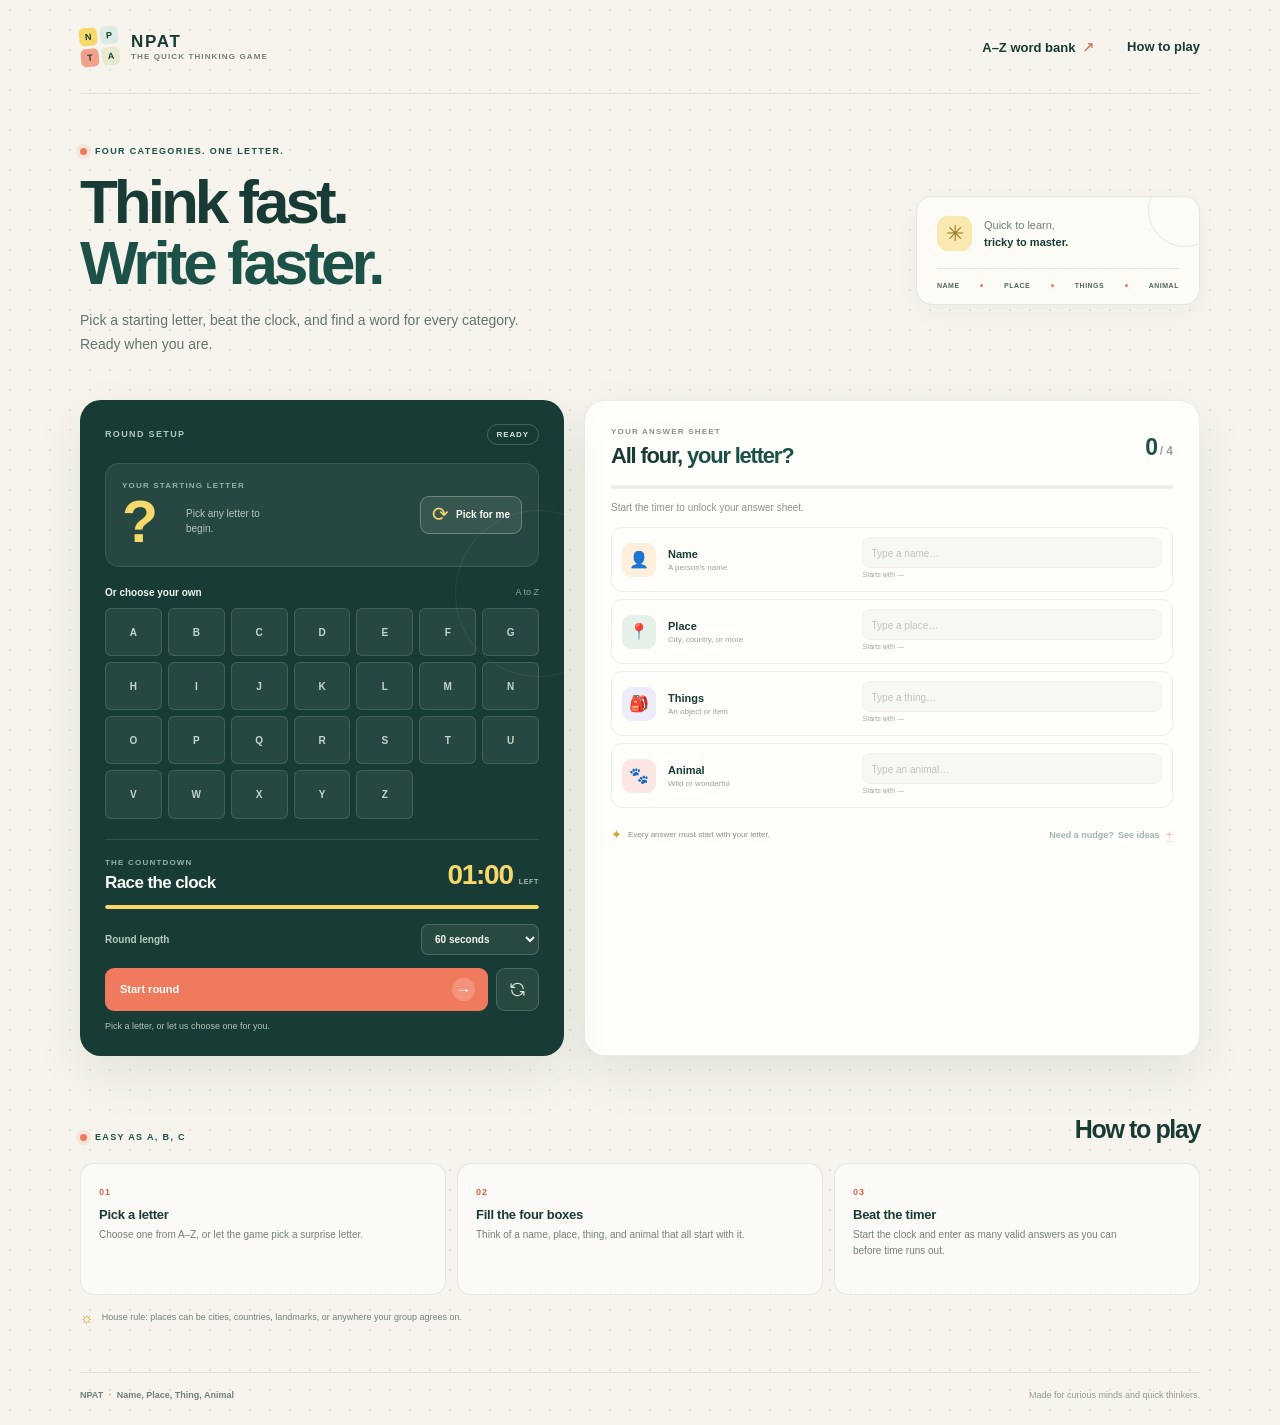
==== index.html @ b8658741 "Build NPAT letter-picking game and Pages deployment Co-authored-by: arena-agent <297053741+arena-age" ====
<!doctype html>
<html lang="en">
  <head>
    <meta charset="UTF-8" />
    <meta name="viewport" content="width=device-width, initial-scale=1" />
    <meta name="theme-color" content="#f6f4ed" />
    <meta
      name="description"
      content="Play Name, Place, Things, Animal: pick a letter, set a timer, and race to fill all four categories."
    />
    <title>NPAT — Name, Place, Things, Animal</title>
    <link rel="stylesheet" href="styles.css" />
    <script src="app.js" defer></script>
  </head>
  <body>
    <div class="page-shell">
      <header class="site-header">
        <a class="brand" href="#top" aria-label="NPAT home">
          <span class="brand-mark" aria-hidden="true">
            <span>N</span><span>P</span><span>T</span><span>A</span>
          </span>
          <span class="brand-copy">
            <strong>NPAT</strong>
            <small>THE QUICK THINKING GAME</small>
          </span>
        </a>

        <nav class="site-nav" aria-label="Main navigation">
          <button class="nav-button" id="open-word-bank" type="button">
            A–Z word bank <span aria-hidden="true">↗</span>
          </button>
          <a class="nav-link" href="#how-to-play">How to play</a>
        </nav>
      </header>

      <main id="top">
        <section class="hero" aria-labelledby="page-title">
          <div class="hero-copy">
            <p class="eyebrow"><span class="eyebrow-dot"></span> FOUR CATEGORIES. ONE LETTER.</p>
            <h1 id="page-title">Think fast.<br /><span>Write faster.</span></h1>
            <p class="hero-description">
              Pick a starting letter, beat the clock, and find a word for every category.
              Ready when you are.
            </p>
          </div>
          <div class="hero-aside" aria-label="Game summary">
            <div class="hero-aside-top">
              <span class="sparkle" aria-hidden="true">✳</span>
              <span>Quick to learn,<br /><strong>tricky to master.</strong></span>
            </div>
            <div class="hero-aside-bottom">
              <span>NAME</span><i></i><span>PLACE</span><i></i><span>THINGS</span><i></i><span>ANIMAL</span>
            </div>
          </div>
        </section>

        <section class="game-layout" aria-label="Name, Place, Things, Animal game">
          <section class="setup-panel" aria-labelledby="setup-heading">
            <div class="panel-topline">
              <p class="panel-kicker" id="setup-heading">ROUND SETUP</p>
              <span class="round-state" id="round-state">READY</span>
            </div>

            <div class="letter-stage">
              <div class="letter-details">
                <p class="micro-label">YOUR STARTING LETTER</p>
                <div class="letter-lockup">
                  <span class="big-letter" id="big-letter" aria-live="polite">?</span>
                  <span class="letter-note" id="letter-note">Pick any letter to begin.</span>
                </div>
              </div>
              <button class="shuffle-button" id="pick-random" type="button">
                <span class="shuffle-icon" aria-hidden="true">⟳</span>
                <span>Pick for me</span>
              </button>
            </div>

            <div class="picker-heading">
              <span>Or choose your own</span>
              <span class="picker-hint">A to Z</span>
            </div>
            <div class="letter-grid" id="letter-grid" role="group" aria-label="Choose a starting letter"></div>

            <div class="setup-divider"></div>

            <div class="timer-heading">
              <div>
                <p class="micro-label">THE COUNTDOWN</p>
                <h2>Race the clock</h2>
              </div>
              <div class="timer-readout" id="timer-readout">
                <span id="timer-display" role="timer" aria-label="Time remaining" aria-live="off">01:00</span>
                <small>LEFT</small>
              </div>
            </div>
            <div class="timer-track" aria-hidden="true"><span id="timer-track-fill"></span></div>

            <div class="timer-settings">
              <label for="duration-select">Round length</label>
              <div class="duration-controls">
                <select id="duration-select" aria-label="Choose round length">
                  <option value="30">30 seconds</option>
                  <option value="45">45 seconds</option>
                  <option value="60" selected>60 seconds</option>
                  <option value="90">90 seconds</option>
                  <option value="120">2 minutes</option>
                  <option value="custom">Custom</option>
                </select>
                <label class="custom-duration" id="custom-duration-wrap" hidden>
                  <input id="custom-duration" type="number" min="10" max="600" step="5" value="75" inputmode="numeric" aria-label="Custom timer length in seconds" />
                  <span>sec</span>
                </label>
              </div>
            </div>

            <div class="timer-actions">
              <button class="start-button" id="play-toggle" type="button">
                <span id="play-label">Start round</span>
                <span class="button-arrow" id="play-icon" aria-hidden="true">→</span>
              </button>
              <button class="reset-button" id="reset-round" type="button" aria-label="Reset round" title="Reset round">
                <svg viewBox="0 0 24 24" aria-hidden="true"><path d="M20 11a8.1 8.1 0 0 0-14.9-4L3 9m0-5v5h5M4 13a8.1 8.1 0 0 0 14.9 4L21 15m0 5v-5h-5" /></svg>
              </button>
            </div>
            <p class="game-status" id="game-status" role="status" aria-live="polite">
              Pick a letter, or let us choose one for you.
            </p>
          </section>

          <section class="answer-panel" aria-labelledby="answers-heading">
            <div class="answer-header">
              <div>
                <p class="light-kicker">YOUR ANSWER SHEET</p>
                <h2 id="answers-heading">All four, <span id="sheet-letter">your letter?</span></h2>
              </div>
              <div class="answer-score" aria-label="Valid answers">
                <strong id="answer-count">0</strong><span>/ 4</span>
              </div>
            </div>

            <div class="answer-progress" aria-hidden="true"><span id="answer-progress-fill"></span></div>
            <p class="answer-intro" id="answer-intro">Start the timer to unlock your answer sheet.</p>

            <form class="answer-form" id="answer-form" autocomplete="off">
              <div class="answer-row" data-category="name">
                <span class="category-icon icon-name" aria-hidden="true">👤</span>
                <div class="category-copy">
                  <label for="answer-name">Name</label>
                  <span>A person's name</span>
                </div>
                <div class="answer-input-wrap">
                  <input id="answer-name" name="name" type="text" placeholder="Type a name…" disabled spellcheck="false" />
                  <span class="input-feedback" id="feedback-name">Starts with —</span>
                </div>
              </div>

              <div class="answer-row" data-category="place">
                <span class="category-icon icon-place" aria-hidden="true">📍</span>
                <div class="category-copy">
                  <label for="answer-place">Place</label>
                  <span>City, country, or more</span>
                </div>
                <div class="answer-input-wrap">
                  <input id="answer-place" name="place" type="text" placeholder="Type a place…" disabled spellcheck="false" />
                  <span class="input-feedback" id="feedback-place">Starts with —</span>
                </div>
              </div>

              <div class="answer-row" data-category="thing">
                <span class="category-icon icon-thing" aria-hidden="true">🎒</span>
                <div class="category-copy">
                  <label for="answer-thing">Things</label>
                  <span>An object or item</span>
                </div>
                <div class="answer-input-wrap">
                  <input id="answer-thing" name="thing" type="text" placeholder="Type a thing…" disabled spellcheck="false" />
                  <span class="input-feedback" id="feedback-thing">Starts with —</span>
                </div>
              </div>

              <div class="answer-row" data-category="animal">
                <span class="category-icon icon-animal" aria-hidden="true">🐾</span>
                <div class="category-copy">
                  <label for="answer-animal">Animal</label>
                  <span>Wild or wonderful</span>
                </div>
                <div class="answer-input-wrap">
                  <input id="answer-animal" name="animal" type="text" placeholder="Type an animal…" disabled spellcheck="false" />
                  <span class="input-feedback" id="feedback-animal">Starts with —</span>
                </div>
              </div>
            </form>

            <div class="answer-footer">
              <span class="answer-tip"><span aria-hidden="true">✦</span> Every answer must start with your letter.</span>
              <button class="ideas-toggle" id="ideas-toggle" type="button" disabled aria-expanded="false" aria-controls="ideas-preview">
                Need a nudge? <span id="ideas-toggle-letter">See ideas</span><span class="ideas-plus" aria-hidden="true">+</span>
              </button>
            </div>
            <div class="ideas-preview" id="ideas-preview" hidden></div>
          </section>
        </section>

        <section class="how-section" id="how-to-play" aria-labelledby="how-heading">
          <div class="how-heading">
            <p class="eyebrow"><span class="eyebrow-dot"></span> EASY AS A, B, C</p>
            <h2 id="how-heading">How to play</h2>
          </div>
          <div class="how-steps">
            <article class="how-step">
              <span class="step-number">01</span>
              <h3>Pick a letter</h3>
              <p>Choose one from A–Z, or let the game pick a surprise letter.</p>
            </article>
            <article class="how-step">
              <span class="step-number">02</span>
              <h3>Fill the four boxes</h3>
              <p>Think of a name, place, thing, and animal that all start with it.</p>
            </article>
            <article class="how-step">
              <span class="step-number">03</span>
              <h3>Beat the timer</h3>
              <p>Start the clock and enter as many valid answers as you can before time runs out.</p>
            </article>
          </div>
          <p class="house-rule"><span aria-hidden="true">☼</span> House rule: places can be cities, countries, landmarks, or anywhere your group agrees on.</p>
        </section>
      </main>

      <footer class="site-footer">
        <a class="footer-brand" href="#top">NPAT <span>·</span> Name, Place, Thing, Animal</a>
        <span>Made for curious minds and quick thinkers.</span>
      </footer>
    </div>

    <dialog class="word-bank-dialog" id="word-bank-dialog" aria-labelledby="word-bank-title">
      <div class="dialog-inner">
        <div class="dialog-header">
          <div>
            <p class="light-kicker">THE A–Z WORD BANK</p>
            <h2 id="word-bank-title">A little help,<br /><span>by letter.</span></h2>
            <p class="dialog-description">Tap a letter to browse one sample for every category.</p>
          </div>
          <button class="dialog-close" id="close-word-bank" type="button" aria-label="Close word bank">×</button>
        </div>

        <div class="bank-layout">
          <div class="bank-picker-column">
            <div class="bank-letter-card">
              <span class="micro-label">BROWSING LETTER</span>
              <strong id="bank-big-letter">A</strong>
            </div>
            <div class="bank-letter-grid" id="bank-letter-grid" role="group" aria-label="Browse word ideas by letter"></div>
          </div>

          <div class="bank-content">
            <div class="bank-content-heading">
              <p class="light-kicker">STARTING WITH <strong id="bank-heading-letter">A</strong></p>
              <p>Sample answers to get you thinking.</p>
            </div>
            <div class="bank-samples" id="bank-samples"></div>
            <button class="use-bank-letter" id="use-bank-letter" type="button">
              Use <span id="use-bank-letter-label">A</span> for my round <span aria-hidden="true">→</span>
            </button>
          </div>
        </div>

        <p class="bank-footnote">These are just starting ideas—your own answers count too. Agree on tricky categories before you play!</p>
      </div>
    </dialog>
  </body>
</html>
---- styles.css ----
:root {
  color-scheme: light;
  --paper: #f6f4ed;
  --paper-deep: #edeae0;
  --ink: #183b35;
  --ink-soft: #55716b;
  --green: #1c5147;
  --green-light: #e9f2ed;
  --green-pale: #d9e9df;
  --coral: #f07a5d;
  --coral-dark: #d86349;
  --sun: #f6d86b;
  --white: #fffefa;
  --line: #e8e5dc;
  --muted: #87938b;
  --shadow: 0 18px 50px rgba(31, 56, 48, 0.09);
  font-family: 'DM Sans', 'Segoe UI', sans-serif;
  color: var(--ink);
  background: var(--paper);
  font-synthesis: none;
  text-rendering: optimizeLegibility;
}

* {
  box-sizing: border-box;
}

html {
  scroll-behavior: smooth;
  scroll-padding-top: 24px;
}

body {
  min-width: 320px;
  min-height: 100vh;
  margin: 0;
  background-color: var(--paper);
  background-image: radial-gradient(rgba(28, 81, 71, 0.09) 0.75px, transparent 0.75px);
  background-size: 20px 20px;
}

button,
input,
select {
  font: inherit;
}

button,
a,
select,
input {
  -webkit-tap-highlight-color: transparent;
}

button {
  color: inherit;
}

button:focus-visible,
a:focus-visible,
input:focus-visible,
select:focus-visible {
  outline: 3px solid rgba(240, 122, 93, 0.55);
  outline-offset: 3px;
}

.page-shell {
  width: min(1120px, calc(100% - 56px));
  margin: 0 auto;
}

.site-header {
  min-height: 94px;
  display: flex;
  align-items: center;
  justify-content: space-between;
  border-bottom: 1px solid rgba(24, 59, 53, 0.1);
}

.brand {
  display: inline-flex;
  align-items: center;
  gap: 12px;
  color: var(--ink);
  text-decoration: none;
}

.brand-mark {
  display: grid;
  grid-template-columns: repeat(2, 18px);
  grid-template-rows: repeat(2, 18px);
  gap: 3px;
  transform: rotate(-5deg);
}

.brand-mark span {
  display: grid;
  place-items: center;
  border-radius: 5px;
  color: var(--ink);
  background: var(--sun);
  font-size: 9px;
  font-weight: 800;
  line-height: 1;
}

.brand-mark span:nth-child(2) {
  background: #dcebe3;
}

.brand-mark span:nth-child(3) {
  background: #f3a18b;
}

.brand-mark span:nth-child(4) {
  background: #e7ead0;
}

.brand-copy {
  display: flex;
  flex-direction: column;
  gap: 2px;
}

.brand-copy strong {
  font-family: 'Manrope', 'Segoe UI', sans-serif;
  font-size: 17px;
  font-weight: 800;
  letter-spacing: 0.1em;
  line-height: 1;
}

.brand-copy small {
  color: #718079;
  font-size: 8px;
  font-weight: 700;
  letter-spacing: 0.14em;
}

.site-nav {
  display: flex;
  align-items: center;
  gap: 32px;
}

.nav-button,
.nav-link {
  padding: 8px 0;
  border: 0;
  background: transparent;
  color: var(--ink);
  cursor: pointer;
  font-size: 13px;
  font-weight: 700;
  text-decoration: none;
  transition: color 160ms ease;
}

.nav-button:hover,
.nav-link:hover {
  color: var(--coral-dark);
}

.nav-button span {
  padding-left: 3px;
  color: var(--coral-dark);
  font-size: 15px;
}

.hero {
  display: flex;
  align-items: center;
  justify-content: space-between;
  gap: 50px;
  padding: 51px 0 43px;
}

.hero-copy {
  max-width: 650px;
}

.eyebrow,
.panel-kicker,
.micro-label,
.light-kicker {
  margin: 0;
  font-size: 9px;
  font-weight: 800;
  letter-spacing: 0.15em;
  line-height: 1.4;
}

.eyebrow {
  display: flex;
  align-items: center;
  gap: 8px;
  color: var(--green);
}

.eyebrow-dot {
  width: 7px;
  height: 7px;
  border-radius: 50%;
  background: var(--coral);
  box-shadow: 0 0 0 4px rgba(240, 122, 93, 0.13);
}

.hero h1 {
  margin: 13px 0 10px;
  font-family: 'Manrope', 'Segoe UI', sans-serif;
  font-size: clamp(42px, 5.3vw, 62px);
  font-weight: 800;
  letter-spacing: -0.065em;
  line-height: 0.99;
}

.hero h1 span {
  color: var(--green);
}

.hero-description {
  max-width: 480px;
  margin: 16px 0 0;
  color: #63756e;
  font-size: 14px;
  line-height: 1.7;
}

.hero-aside {
  position: relative;
  width: 284px;
  flex: 0 0 284px;
  padding: 19px 20px 15px;
  overflow: hidden;
  border: 1px solid rgba(24, 59, 53, 0.1);
  border-radius: 16px;
  background: rgba(255, 254, 250, 0.7);
  box-shadow: 0 8px 24px rgba(31, 56, 48, 0.04);
}

.hero-aside::after {
  position: absolute;
  right: -23px;
  top: -24px;
  width: 72px;
  height: 72px;
  border: 1px solid rgba(28, 81, 71, 0.1);
  border-radius: 50%;
  content: '';
}

.hero-aside-top {
  display: flex;
  align-items: center;
  gap: 12px;
  color: #708078;
  font-size: 11px;
  line-height: 1.55;
}

.hero-aside-top strong {
  color: var(--ink);
  font-weight: 700;
}

.sparkle {
  display: grid;
  width: 35px;
  height: 35px;
  flex: 0 0 35px;
  place-items: center;
  border-radius: 11px;
  background: #f9e8af;
  color: #9d7920;
  font-size: 22px;
}

.hero-aside-bottom {
  display: flex;
  align-items: center;
  justify-content: space-between;
  gap: 5px;
  margin-top: 17px;
  padding-top: 13px;
  border-top: 1px solid var(--line);
  color: #536760;
  font-size: 7px;
  font-weight: 800;
  letter-spacing: 0.07em;
}

.hero-aside-bottom i {
  width: 3px;
  height: 3px;
  border-radius: 50%;
  background: var(--coral);
}

.game-layout {
  display: grid;
  grid-template-columns: minmax(310px, 0.88fr) minmax(0, 1.12fr);
  align-items: stretch;
  gap: 20px;
}

.setup-panel {
  position: relative;
  padding: 24px 25px 21px;
  overflow: hidden;
  border-radius: 21px;
  color: #f8faf3;
  background: var(--ink);
  box-shadow: var(--shadow);
}

.setup-panel::after {
  position: absolute;
  top: 110px;
  right: -58px;
  width: 165px;
  height: 165px;
  border: 1px solid rgba(219, 239, 226, 0.07);
  border-radius: 50%;
  content: '';
  pointer-events: none;
}

.panel-topline,
.picker-heading {
  display: flex;
  align-items: center;
  justify-content: space-between;
}

.panel-kicker {
  color: #b0c7bc;
}

.round-state {
  padding: 5px 9px;
  border: 1px solid rgba(226, 242, 232, 0.22);
  border-radius: 20px;
  color: #d4e8dd;
  font-size: 8px;
  font-weight: 800;
  letter-spacing: 0.11em;
}

.round-state[data-state='running'] {
  border-color: rgba(246, 216, 107, 0.45);
  color: var(--sun);
}

.round-state[data-state='paused'] {
  border-color: rgba(240, 122, 93, 0.55);
  color: #ffb29e;
}

.round-state[data-state='finished'] {
  border-color: rgba(240, 122, 93, 0.55);
  color: #ffb29e;
}

.letter-stage {
  position: relative;
  z-index: 1;
  display: flex;
  align-items: center;
  justify-content: space-between;
  gap: 12px;
  min-height: 104px;
  margin-top: 18px;
  padding: 15px 16px;
  border: 1px solid rgba(236, 245, 236, 0.11);
  border-radius: 14px;
  background: rgba(255, 255, 255, 0.065);
}

.micro-label {
  color: #94b3a6;
  font-size: 8px;
}

.letter-lockup {
  display: flex;
  align-items: center;
  gap: 12px;
  margin-top: 2px;
}

.big-letter {
  display: block;
  min-width: 52px;
  color: var(--sun);
  font-family: 'Manrope', 'Segoe UI', sans-serif;
  font-size: 59px;
  font-weight: 800;
  letter-spacing: -0.08em;
  line-height: 0.95;
  transition: transform 180ms ease, color 180ms ease;
}

.big-letter.is-picked {
  transform: rotate(-4deg) scale(1.02);
}

.letter-note {
  max-width: 93px;
  color: #b3c9be;
  font-size: 10px;
  line-height: 1.45;
}

.shuffle-button {
  position: relative;
  z-index: 1;
  display: inline-flex;
  align-items: center;
  justify-content: center;
  gap: 7px;
  min-height: 38px;
  padding: 0 11px;
  border: 1px solid rgba(245, 249, 242, 0.27);
  border-radius: 9px;
  background: rgba(245, 249, 242, 0.08);
  color: #fffdf6;
  cursor: pointer;
  font-size: 10px;
  font-weight: 700;
  white-space: nowrap;
  transition: background 160ms ease, transform 160ms ease;
}

.shuffle-button:hover:not(:disabled) {
  transform: translateY(-1px);
  background: rgba(245, 249, 242, 0.16);
}

.shuffle-button:disabled {
  cursor: not-allowed;
  opacity: 0.42;
}

.shuffle-icon {
  color: var(--sun);
  font-size: 20px;
  font-weight: 400;
  line-height: 0.75;
}

.picker-heading {
  margin: 20px 0 10px;
  color: #f0f5ee;
  font-size: 10px;
  font-weight: 700;
}

.picker-hint {
  color: #90a89d;
  font-size: 9px;
  font-weight: 500;
}

.letter-grid {
  position: relative;
  z-index: 1;
  display: grid;
  grid-template-columns: repeat(7, minmax(0, 1fr));
  gap: 6px;
}

.letter-key {
  display: grid;
  min-width: 0;
  aspect-ratio: 1.18 / 1;
  place-items: center;
  padding: 0;
  border: 1px solid rgba(230, 243, 232, 0.14);
  border-radius: 6px;
  background: rgba(245, 250, 242, 0.065);
  color: #c4d6cb;
  cursor: pointer;
  font-size: 10px;
  font-weight: 700;
  transition: background 150ms ease, color 150ms ease, border-color 150ms ease, transform 150ms ease;
}

.letter-key:hover:not(:disabled) {
  transform: translateY(-1px);
  border-color: rgba(246, 216, 107, 0.65);
  color: var(--sun);
}

.letter-key[aria-pressed='true'] {
  border-color: var(--sun);
  background: var(--sun);
  color: var(--ink);
  box-shadow: 0 3px 9px rgba(0, 0, 0, 0.1);
}

.letter-key:disabled {
  cursor: not-allowed;
  opacity: 0.35;
}

.setup-divider {
  height: 1px;
  margin: 20px 0 17px;
  background: rgba(231, 242, 232, 0.13);
}

.timer-heading {
  display: flex;
  align-items: center;
  justify-content: space-between;
}

.timer-heading h2 {
  margin: 5px 0 0;
  font-family: 'Manrope', 'Segoe UI', sans-serif;
  font-size: 17px;
  font-weight: 700;
  letter-spacing: -0.035em;
}

.timer-readout {
  display: flex;
  align-items: baseline;
  gap: 6px;
  color: var(--sun);
  font-family: 'Manrope', 'Segoe UI', sans-serif;
  font-variant-numeric: tabular-nums;
}

.timer-readout span {
  font-size: 28px;
  font-weight: 800;
  letter-spacing: -0.045em;
  line-height: 1;
}

.timer-readout small {
  color: #a7bdb2;
  font-family: 'DM Sans', 'Segoe UI', sans-serif;
  font-size: 7px;
  font-weight: 800;
  letter-spacing: 0.1em;
}

.timer-readout.is-urgent {
  color: #ff997e;
  animation: pulse 700ms ease-in-out infinite alternate;
}

@keyframes pulse {
  from { opacity: 0.8; }
  to { opacity: 1; }
}

.timer-track {
  height: 4px;
  margin-top: 12px;
  overflow: hidden;
  border-radius: 999px;
  background: rgba(235, 243, 235, 0.13);
}

.timer-track span {
  display: block;
  width: 100%;
  height: 100%;
  border-radius: inherit;
  background: var(--sun);
  transition: width 220ms linear, background 200ms ease;
}

.timer-track span.is-urgent {
  background: var(--coral);
}

.timer-settings {
  display: flex;
  align-items: center;
  justify-content: space-between;
  gap: 12px;
  margin-top: 15px;
}

.timer-settings > label {
  color: #b8cbc1;
  font-size: 10px;
  font-weight: 600;
}

.duration-controls {
  display: flex;
  align-items: center;
  gap: 7px;
}

.duration-controls select,
.custom-duration input {
  height: 31px;
  border: 1px solid rgba(237, 245, 238, 0.19);
  border-radius: 7px;
  background: #274941;
  color: #f5f8f2;
  font-size: 10px;
  font-weight: 700;
}

.duration-controls select {
  min-width: 118px;
  padding: 0 25px 0 9px;
  cursor: pointer;
}

.duration-controls select option {
  background: #fffefa;
  color: var(--ink);
}

.duration-controls select:disabled,
.custom-duration input:disabled {
  cursor: not-allowed;
  opacity: 0.5;
}

.custom-duration {
  display: flex;
  align-items: center;
  gap: 5px;
  color: #b8cbc1;
  font-size: 9px;
}

.custom-duration[hidden] {
  display: none;
}

.custom-duration input {
  width: 62px;
  padding: 0 7px;
  appearance: textfield;
  -moz-appearance: textfield;
}

.custom-duration input::-webkit-inner-spin-button,
.custom-duration input::-webkit-outer-spin-button {
  margin: 0;
  appearance: none;
}

.timer-actions {
  display: flex;
  gap: 8px;
  margin-top: 13px;
}

.start-button {
  display: flex;
  flex: 1;
  align-items: center;
  justify-content: space-between;
  min-height: 43px;
  padding: 0 13px 0 15px;
  border: 0;
  border-radius: 9px;
  background: var(--coral);
  color: #fffdf9;
  cursor: pointer;
  font-size: 11px;
  font-weight: 800;
  transition: transform 160ms ease, background 160ms ease, box-shadow 160ms ease;
}

.start-button:hover {
  transform: translateY(-1px);
  background: var(--coral-dark);
  box-shadow: 0 6px 18px rgba(240, 122, 93, 0.22);
}

.button-arrow {
  display: grid;
  width: 23px;
  height: 23px;
  place-items: center;
  border-radius: 50%;
  background: rgba(255, 255, 255, 0.19);
  font-size: 15px;
  font-weight: 500;
  line-height: 1;
}

.reset-button {
  display: grid;
  width: 43px;
  height: 43px;
  flex: 0 0 43px;
  place-items: center;
  border: 1px solid rgba(237, 245, 238, 0.19);
  border-radius: 9px;
  background: rgba(245, 250, 242, 0.07);
  color: #d9e5db;
  cursor: pointer;
  transition: background 160ms ease, color 160ms ease;
}

.reset-button:hover {
  background: rgba(245, 250, 242, 0.16);
  color: var(--sun);
}

.reset-button svg {
  width: 17px;
  height: 17px;
  fill: none;
  stroke: currentColor;
  stroke-linecap: round;
  stroke-linejoin: round;
  stroke-width: 1.7;
}

.game-status {
  min-height: 15px;
  margin: 9px 0 0;
  color: #aec4b8;
  font-size: 9px;
  line-height: 1.5;
}

.answer-panel {
  padding: 25px 26px 17px;
  border: 1px solid rgba(24, 59, 53, 0.09);
  border-radius: 21px;
  background: var(--white);
  box-shadow: var(--shadow);
}

.answer-header {
  display: flex;
  align-items: center;
  justify-content: space-between;
  gap: 12px;
}

.light-kicker {
  color: #81928a;
  font-size: 8px;
}

.answer-header h2 {
  margin: 6px 0 0;
  font-family: 'Manrope', 'Segoe UI', sans-serif;
  font-size: clamp(18px, 2vw, 22px);
  font-weight: 800;
  letter-spacing: -0.055em;
}

.answer-header h2 span {
  color: var(--green);
}

.answer-score {
  display: flex;
  align-items: baseline;
  gap: 3px;
  color: #9aa79e;
  font-family: 'Manrope', 'Segoe UI', sans-serif;
  font-size: 12px;
  font-weight: 700;
}

.answer-score strong {
  color: var(--green);
  font-size: 23px;
  letter-spacing: -0.06em;
}

.answer-progress {
  height: 4px;
  margin-top: 16px;
  overflow: hidden;
  border-radius: 99px;
  background: #edf0e9;
}

.answer-progress span {
  display: block;
  width: 0;
  height: 100%;
  border-radius: inherit;
  background: var(--coral);
  transition: width 180ms ease;
}

.answer-intro {
  min-height: 16px;
  margin: 11px 0 11px;
  color: #89968e;
  font-size: 10px;
  line-height: 1.5;
}

.answer-form {
  display: flex;
  flex-direction: column;
  gap: 7px;
}

.answer-row {
  display: grid;
  grid-template-columns: 35px minmax(112px, 0.82fr) minmax(0, 1.35fr);
  align-items: center;
  gap: 11px;
  min-height: 65px;
  padding: 8px 10px;
  border: 1px solid #eeeee7;
  border-radius: 11px;
  background: #fffefa;
  transition: border-color 160ms ease, background 160ms ease, transform 160ms ease;
}

.answer-row:focus-within {
  border-color: #9fbead;
  background: #fcfdf9;
}

.answer-row.is-valid {
  border-color: #c8dfd0;
  background: #fbfdf9;
}

.answer-row.is-invalid {
  border-color: #f1c1b3;
  background: #fffaf8;
}

.category-icon {
  display: grid;
  width: 34px;
  height: 34px;
  place-items: center;
  border-radius: 9px;
  font-size: 16px;
}

.icon-name {
  background: #fff0db;
}

.icon-place {
  background: #e5f1e8;
}

.icon-thing {
  background: #ecedf9;
}

.icon-animal {
  background: #fce6e3;
}

.category-copy {
  display: flex;
  flex-direction: column;
  gap: 3px;
  min-width: 0;
}

.category-copy label {
  color: var(--ink);
  font-size: 11px;
  font-weight: 800;
  cursor: text;
}

.category-copy span {
  overflow: hidden;
  color: #98a199;
  font-size: 8px;
  text-overflow: ellipsis;
  white-space: nowrap;
}

.answer-input-wrap {
  min-width: 0;
}

.answer-input-wrap input {
  width: 100%;
  height: 31px;
  padding: 0 9px;
  border: 1px solid #e9ebe3;
  border-radius: 7px;
  background: #fff;
  color: var(--ink);
  font-size: 11px;
  font-weight: 600;
  transition: border-color 160ms ease, background 160ms ease;
}

.answer-input-wrap input::placeholder {
  color: #aab2aa;
  font-size: 10px;
  font-weight: 400;
}

.answer-input-wrap input:disabled {
  border-color: #eff0eb;
  background: #f7f7f2;
  color: #718079;
  cursor: not-allowed;
  opacity: 0.8;
}

.answer-input-wrap input:disabled::placeholder {
  color: #afb7af;
}

.answer-row.is-valid .answer-input-wrap input:not(:disabled) {
  border-color: #b9d6c4;
}

.answer-row.is-invalid .answer-input-wrap input:not(:disabled) {
  border-color: #e7b2a2;
}

.input-feedback {
  display: block;
  min-height: 11px;
  margin: 3px 1px 0;
  color: #a1aaa2;
  font-size: 7px;
  line-height: 1.2;
}

.answer-row.is-valid .input-feedback {
  color: #4a8a66;
}

.answer-row.is-invalid .input-feedback {
  color: #c66c54;
}

.answer-footer {
  display: flex;
  align-items: center;
  justify-content: space-between;
  gap: 12px;
  margin-top: 14px;
}

.answer-tip {
  display: flex;
  align-items: center;
  gap: 6px;
  color: #849189;
  font-size: 8px;
  line-height: 1.5;
}

.answer-tip span {
  color: #d4a52b;
  font-size: 13px;
}

.ideas-toggle {
  display: inline-flex;
  align-items: center;
  gap: 4px;
  padding: 5px 0 5px 7px;
  border: 0;
  background: transparent;
  color: var(--green);
  cursor: pointer;
  font-size: 9px;
  font-weight: 700;
  white-space: nowrap;
}

.ideas-toggle span:nth-child(2) {
  text-decoration: underline;
  text-decoration-color: rgba(28, 81, 71, 0.33);
  text-underline-offset: 2px;
}

.ideas-toggle:hover:not(:disabled) {
  color: var(--coral-dark);
}

.ideas-toggle:disabled {
  cursor: not-allowed;
  opacity: 0.42;
}

.ideas-plus {
  margin-left: 2px;
  color: var(--coral-dark);
  font-size: 13px;
  font-weight: 500;
}

.ideas-preview {
  display: grid;
  grid-template-columns: repeat(4, minmax(0, 1fr));
  gap: 6px;
  margin-top: 11px;
  padding-top: 11px;
  border-top: 1px solid var(--line);
}

.ideas-preview[hidden] {
  display: none;
}

.idea-chip {
  min-width: 0;
  padding: 7px 8px;
  border-radius: 7px;
  background: #f2f5ef;
}

.idea-chip span {
  display: block;
  margin-bottom: 4px;
  color: #8b988f;
  font-size: 7px;
  font-weight: 800;
  letter-spacing: 0.08em;
  text-transform: uppercase;
}

.idea-chip strong {
  display: block;
  overflow: hidden;
  color: var(--ink);
  font-size: 9px;
  font-weight: 700;
  text-overflow: ellipsis;
  white-space: nowrap;
}

.how-section {
  padding: 54px 0 46px;
}

.how-heading {
  display: flex;
  align-items: end;
  justify-content: space-between;
  gap: 20px;
  margin-bottom: 19px;
}

.how-heading h2 {
  margin: 5px 0 0;
  font-family: 'Manrope', 'Segoe UI', sans-serif;
  font-size: 25px;
  font-weight: 800;
  letter-spacing: -0.055em;
}

.how-steps {
  display: grid;
  grid-template-columns: repeat(3, 1fr);
  gap: 11px;
}

.how-step {
  min-height: 132px;
  padding: 17px 18px 16px;
  border: 1px solid rgba(24, 59, 53, 0.1);
  border-radius: 14px;
  background: rgba(255, 254, 250, 0.66);
}

.step-number {
  color: var(--coral-dark);
  font-family: 'Manrope', 'Segoe UI', sans-serif;
  font-size: 9px;
  font-weight: 800;
  letter-spacing: 0.1em;
}

.how-step h3 {
  margin: 8px 0 5px;
  font-family: 'Manrope', 'Segoe UI', sans-serif;
  font-size: 13px;
  font-weight: 800;
  letter-spacing: -0.02em;
}

.how-step p {
  max-width: 270px;
  margin: 0;
  color: #728078;
  font-size: 10px;
  line-height: 1.6;
}

.house-rule {
  display: flex;
  align-items: center;
  gap: 8px;
  margin: 14px 0 0;
  color: #748079;
  font-size: 9px;
}

.house-rule span {
  color: #d19c23;
  font-size: 15px;
}

.site-footer {
  display: flex;
  align-items: center;
  justify-content: space-between;
  gap: 15px;
  padding: 17px 0 25px;
  border-top: 1px solid rgba(24, 59, 53, 0.1);
  color: #909a92;
  font-size: 9px;
}

.footer-brand {
  color: #718079;
  font-weight: 700;
  text-decoration: none;
}

.footer-brand span {
  padding: 0 3px;
  color: var(--coral);
}

.word-bank-dialog {
  width: min(850px, calc(100% - 28px));
  max-width: none;
  max-height: min(89vh, 770px);
  padding: 0;
  overflow: auto;
  border: 1px solid rgba(24, 59, 53, 0.1);
  border-radius: 20px;
  background: var(--white);
  color: var(--ink);
  box-shadow: 0 28px 90px rgba(20, 42, 35, 0.28);
}

.word-bank-dialog::backdrop {
  background: rgba(16, 36, 31, 0.61);
  backdrop-filter: blur(3px);
}

.dialog-inner {
  padding: 29px;
}

.dialog-header {
  display: flex;
  align-items: flex-start;
  justify-content: space-between;
  gap: 20px;
  padding-bottom: 22px;
  border-bottom: 1px solid var(--line);
}

.dialog-header h2 {
  margin: 7px 0 0;
  font-family: 'Manrope', 'Segoe UI', sans-serif;
  font-size: clamp(25px, 4vw, 34px);
  font-weight: 800;
  letter-spacing: -0.06em;
  line-height: 1.05;
}

.dialog-header h2 span {
  color: var(--green);
}

.dialog-description {
  margin: 8px 0 0;
  color: #78867d;
  font-size: 11px;
  line-height: 1.6;
}

.dialog-close {
  display: grid;
  width: 34px;
  height: 34px;
  flex: 0 0 34px;
  place-items: center;
  border: 1px solid #e5e9e1;
  border-radius: 50%;
  background: #f8f8f2;
  color: #587067;
  cursor: pointer;
  font-size: 22px;
  line-height: 1;
  transition: background 150ms ease, color 150ms ease;
}

.dialog-close:hover {
  background: var(--ink);
  color: white;
}

.bank-layout {
  display: grid;
  grid-template-columns: minmax(260px, 0.95fr) minmax(270px, 1.05fr);
  gap: 25px;
  padding: 22px 0 17px;
}

.bank-picker-column {
  min-width: 0;
}

.bank-letter-card {
  display: flex;
  align-items: center;
  justify-content: space-between;
  min-height: 75px;
  padding: 11px 16px;
  border-radius: 12px;
  background: var(--ink);
}

.bank-letter-card .micro-label {
  color: #b3c9bd;
}

.bank-letter-card strong {
  color: var(--sun);
  font-family: 'Manrope', 'Segoe UI', sans-serif;
  font-size: 48px;
  font-weight: 800;
  letter-spacing: -0.08em;
  line-height: 1;
}

.bank-letter-grid {
  display: grid;
  grid-template-columns: repeat(7, minmax(0, 1fr));
  gap: 5px;
  margin-top: 11px;
}

.bank-letter-grid .letter-key {
  aspect-ratio: 1.18 / 1;
  border-color: #e5e9e1;
  background: #f5f7f1;
  color: #61736a;
  font-size: 10px;
}

.bank-letter-grid .letter-key:hover:not(:disabled) {
  border-color: #a9c1b0;
  color: var(--green);
}

.bank-letter-grid .letter-key[aria-pressed='true'] {
  border-color: var(--green);
  background: var(--green);
  color: white;
}

.bank-content {
  min-width: 0;
  padding: 15px 0 0;
}

.bank-content-heading {
  margin-bottom: 12px;
}

.bank-content-heading .light-kicker {
  color: var(--green);
}

.bank-content-heading .light-kicker strong {
  margin-left: 2px;
  color: var(--coral-dark);
  font-size: 10px;
}

.bank-content-heading > p:last-child {
  margin: 5px 0 0;
  color: #8b9890;
  font-size: 10px;
}

.bank-samples {
  display: flex;
  flex-direction: column;
  gap: 7px;
}

.bank-sample-row {
  display: flex;
  align-items: center;
  gap: 11px;
  min-height: 47px;
  padding: 7px 10px;
  border: 1px solid #ecede7;
  border-radius: 9px;
  background: #fffefa;
}

.bank-sample-icon {
  display: grid;
  width: 28px;
  height: 28px;
  flex: 0 0 28px;
  place-items: center;
  border-radius: 8px;
  background: #f0f3eb;
  font-size: 13px;
}

.bank-sample-copy {
  display: flex;
  flex-direction: column;
  gap: 2px;
}

.bank-sample-copy span {
  color: #95a097;
  font-size: 7px;
  font-weight: 800;
  letter-spacing: 0.1em;
  text-transform: uppercase;
}

.bank-sample-copy strong {
  color: var(--ink);
  font-size: 11px;
  font-weight: 700;
}

.use-bank-letter {
  display: flex;
  align-items: center;
  justify-content: space-between;
  width: 100%;
  min-height: 40px;
  margin-top: 11px;
  padding: 0 13px;
  border: 0;
  border-radius: 8px;
  background: var(--coral);
  color: white;
  cursor: pointer;
  font-size: 10px;
  font-weight: 800;
  transition: background 160ms ease, transform 160ms ease;
}

.use-bank-letter:hover:not(:disabled) {
  transform: translateY(-1px);
  background: var(--coral-dark);
}

.use-bank-letter:disabled {
  cursor: not-allowed;
  opacity: 0.5;
}

.bank-footnote {
  margin: 0;
  padding-top: 13px;
  border-top: 1px solid var(--line);
  color: #89958c;
  font-size: 9px;
  line-height: 1.5;
}

@media (max-width: 900px) {
  .page-shell {
    width: min(760px, calc(100% - 40px));
  }

  .hero {
    padding: 42px 0 34px;
  }

  .hero-aside {
    width: 250px;
    flex-basis: 250px;
  }

  .game-layout {
    grid-template-columns: minmax(280px, 0.92fr) minmax(0, 1.08fr);
    gap: 14px;
  }

  .setup-panel {
    padding-right: 19px;
    padding-left: 19px;
  }

  .answer-panel {
    padding-right: 17px;
    padding-left: 17px;
  }

  .answer-row {
    grid-template-columns: 32px minmax(90px, 0.7fr) minmax(0, 1.3fr);
    gap: 8px;
    padding-right: 8px;
    padding-left: 8px;
  }

  .category-copy span {
    font-size: 7px;
  }

  .answer-footer {
    align-items: flex-start;
    flex-direction: column;
    gap: 4px;
  }

  .ideas-toggle {
    padding-left: 0;
  }
}

@media (max-width: 680px) {
  .page-shell {
    width: min(520px, calc(100% - 32px));
  }

  .site-header {
    min-height: 76px;
  }

  .site-nav {
    gap: 17px;
  }

  .nav-button,
  .nav-link {
    font-size: 11px;
  }

  .hero {
    align-items: flex-start;
    padding: 34px 0 28px;
  }

  .hero h1 {
    font-size: clamp(43px, 10vw, 57px);
  }

  .hero-aside {
    display: none;
  }

  .game-layout {
    grid-template-columns: 1fr;
    gap: 14px;
  }

  .setup-panel {
    padding: 22px 21px 18px;
  }

  .letter-grid {
    grid-template-columns: repeat(7, minmax(0, 1fr));
    gap: 7px;
  }

  .letter-key {
    font-size: 11px;
  }

  .answer-panel {
    padding: 22px 20px 17px;
  }

  .answer-row {
    grid-template-columns: 35px minmax(120px, 0.82fr) minmax(0, 1.35fr);
    gap: 10px;
    padding: 8px 10px;
  }

  .category-copy span {
    font-size: 8px;
  }

  .answer-footer {
    align-items: center;
    flex-direction: row;
  }

  .how-section {
    padding-top: 42px;
  }

  .bank-layout {
    grid-template-columns: 1fr;
    gap: 10px;
    padding-top: 16px;
  }

  .bank-letter-card {
    min-height: 54px;
  }

  .bank-letter-card strong {
    font-size: 39px;
  }

  .bank-letter-grid {
    grid-template-columns: repeat(13, minmax(0, 1fr));
    gap: 4px;
  }

  .bank-letter-grid .letter-key {
    aspect-ratio: 1 / 1;
    font-size: 9px;
  }

  .bank-content {
    padding-top: 8px;
  }
}

@media (max-width: 460px) {
  .page-shell {
    width: calc(100% - 26px);
  }

  .site-header {
    min-height: 70px;
  }

  .brand {
    gap: 9px;
  }

  .brand-mark {
    grid-template-columns: repeat(2, 16px);
    grid-template-rows: repeat(2, 16px);
  }

  .brand-mark span {
    font-size: 8px;
  }

  .brand-copy strong {
    font-size: 15px;
  }

  .brand-copy small {
    font-size: 7px;
  }

  .site-nav {
    gap: 13px;
  }

  .nav-button,
  .nav-link {
    font-size: 10px;
  }

  .nav-button span {
    display: none;
  }

  .hero {
    padding: 30px 0 25px;
  }

  .hero h1 {
    font-size: 44px;
  }

  .hero-description {
    max-width: 355px;
    font-size: 12px;
  }

  .setup-panel {
    padding: 19px 15px 16px;
    border-radius: 17px;
  }

  .letter-stage {
    padding: 12px;
  }

  .big-letter {
    min-width: 43px;
    font-size: 51px;
  }

  .letter-note {
    font-size: 9px;
  }

  .shuffle-button {
    gap: 5px;
    min-height: 35px;
    padding: 0 8px;
    font-size: 9px;
  }

  .letter-grid {
    gap: 5px;
  }

  .letter-key {
    border-radius: 5px;
    font-size: 10px;
  }

  .answer-panel {
    padding: 19px 13px 15px;
    border-radius: 17px;
  }

  .answer-header h2 {
    font-size: 18px;
  }

  .answer-row {
    grid-template-columns: 32px minmax(0, 0.78fr) minmax(0, 1.22fr);
    gap: 7px;
    min-height: 63px;
    padding: 7px;
  }

  .category-icon {
    width: 31px;
    height: 31px;
    font-size: 14px;
  }

  .category-copy label {
    font-size: 10px;
  }

  .category-copy span {
    font-size: 7px;
  }

  .answer-input-wrap input {
    padding: 0 7px;
    font-size: 10px;
  }

  .answer-input-wrap input::placeholder {
    font-size: 9px;
  }

  .answer-footer {
    align-items: flex-start;
    flex-direction: column;
    gap: 3px;
  }

  .ideas-toggle {
    padding-left: 0;
  }

  .ideas-preview {
    grid-template-columns: repeat(2, 1fr);
  }

  .how-steps {
    grid-template-columns: 1fr;
  }

  .how-step {
    min-height: auto;
    padding: 14px 16px;
  }

  .how-step p {
    max-width: none;
  }

  .house-rule {
    align-items: flex-start;
    font-size: 8px;
  }

  .site-footer {
    align-items: flex-start;
    flex-direction: column;
    gap: 5px;
    font-size: 8px;
  }

  .dialog-inner {
    padding: 20px 16px 15px;
  }

  .dialog-header h2 {
    font-size: 28px;
  }

  .bank-letter-grid {
    grid-template-columns: repeat(7, minmax(0, 1fr));
    gap: 5px;
  }

  .bank-letter-grid .letter-key {
    aspect-ratio: 1.18 / 1;
  }
}

@media (prefers-reduced-motion: reduce) {
  *,
  *::before,
  *::after {
    scroll-behavior: auto !important;
    animation-duration: 0.01ms !important;
    animation-iteration-count: 1 !important;
    transition-duration: 0.01ms !important;
  }
}
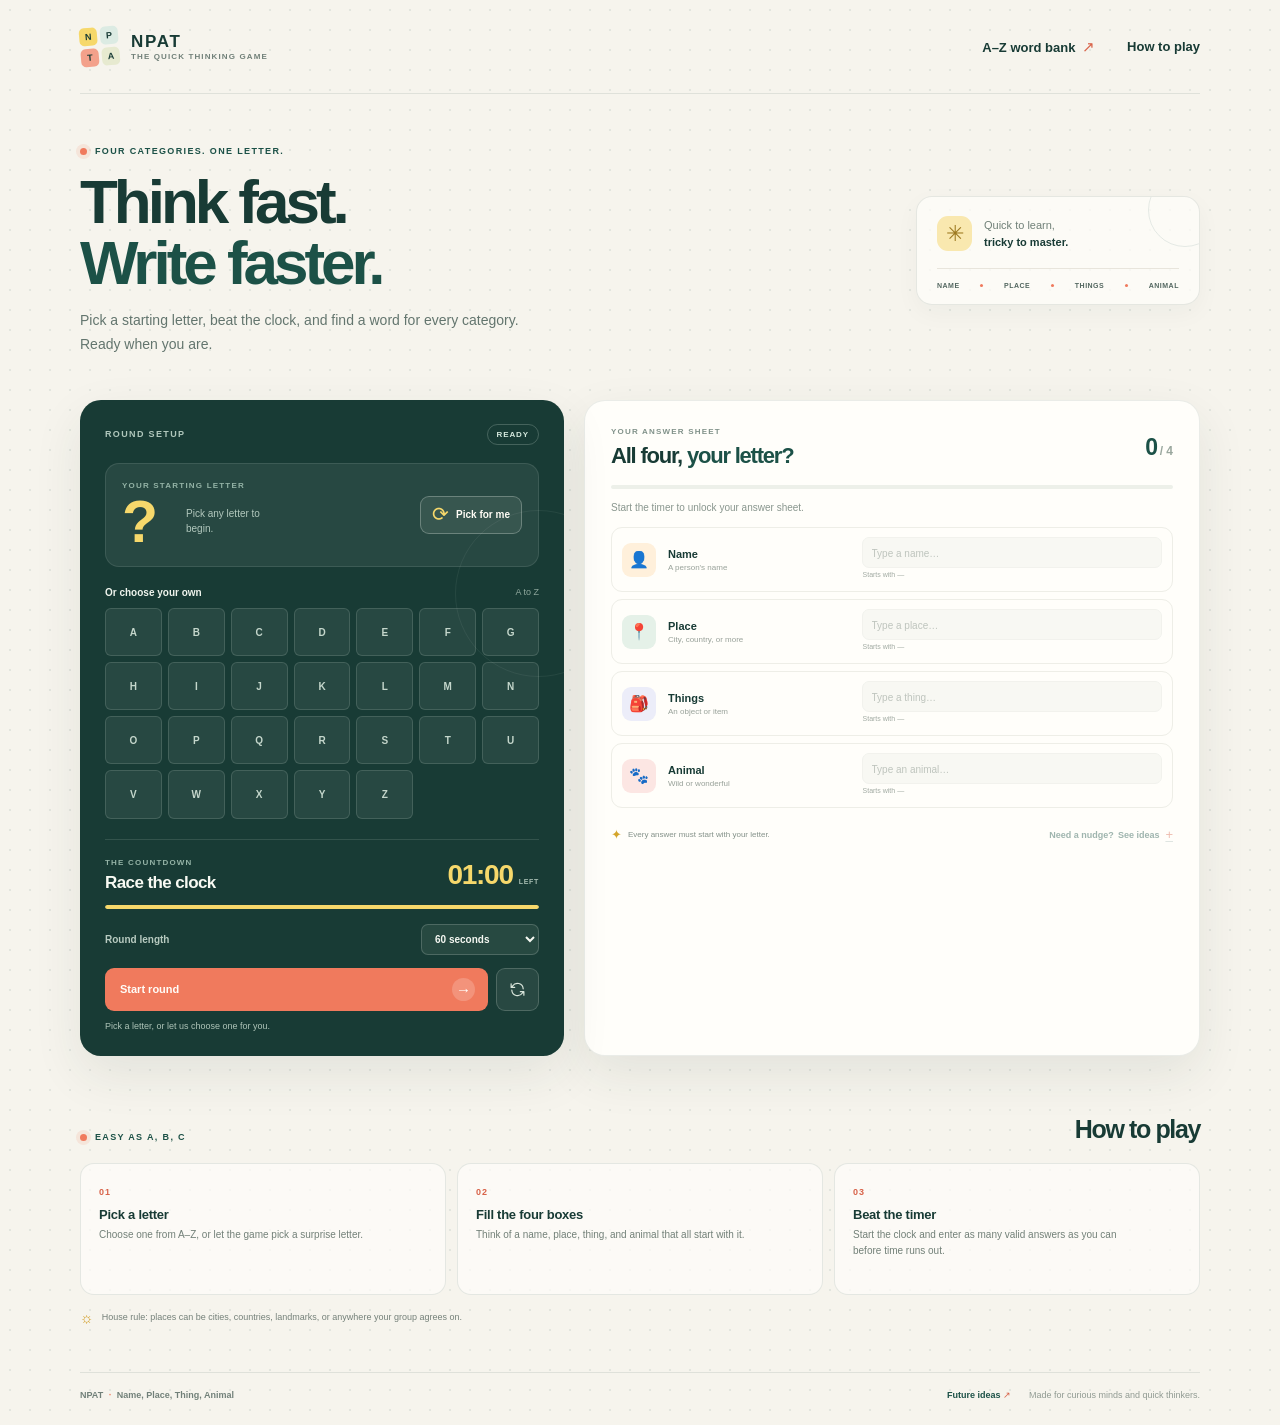
==== commit 52729f06: "Add future enhancements roadmap page Co-authored-by: arena-agent <297053741+arena-agent@users.norepl" ====
--- a/index.html
+++ b/index.html
@@ -229,7 +229,10 @@
 
       <footer class="site-footer">
         <a class="footer-brand" href="#top">NPAT <span>·</span> Name, Place, Thing, Animal</a>
-        <span>Made for curious minds and quick thinkers.</span>
+        <div class="footer-links">
+          <a href="future-enhancements.html">Future ideas <span aria-hidden="true">↗</span></a>
+          <span>Made for curious minds and quick thinkers.</span>
+        </div>
       </footer>
     </div>
 
--- a/styles.css
+++ b/styles.css
@@ -1715,6 +1715,459 @@
   }
 }
 
+.footer-links {
+  display: flex;
+  align-items: center;
+  justify-content: flex-end;
+  gap: 18px;
+  color: #909a92;
+  font-size: 9px;
+}
+
+.footer-links a {
+  color: var(--green);
+  font-weight: 700;
+  text-decoration: none;
+  transition: color 150ms ease;
+}
+
+.footer-links a:hover {
+  color: var(--coral-dark);
+}
+
+.footer-links a span {
+  color: var(--coral-dark);
+}
+
+.roadmap-main {
+  padding-top: 34px;
+}
+
+.roadmap-hero {
+  position: relative;
+  display: grid;
+  grid-template-columns: minmax(0, 1.35fr) minmax(230px, 0.65fr);
+  align-items: center;
+  gap: 35px;
+  min-height: 285px;
+  padding: 34px 38px;
+  overflow: hidden;
+  border-radius: 22px;
+  background: var(--ink);
+  color: var(--white);
+  box-shadow: var(--shadow);
+}
+
+.roadmap-hero::before,
+.roadmap-hero::after {
+  position: absolute;
+  z-index: 0;
+  border: 1px solid rgba(229, 245, 231, 0.09);
+  border-radius: 50%;
+  content: '';
+  pointer-events: none;
+}
+
+.roadmap-hero::before {
+  top: -125px;
+  right: 155px;
+  width: 255px;
+  height: 255px;
+}
+
+.roadmap-hero::after {
+  right: -98px;
+  bottom: -173px;
+  width: 325px;
+  height: 325px;
+}
+
+.roadmap-hero-copy,
+.roadmap-hero-note {
+  position: relative;
+  z-index: 1;
+}
+
+.roadmap-hero .eyebrow {
+  color: #b6d2c6;
+}
+
+.roadmap-hero h1 {
+  margin: 13px 0 11px;
+  font-family: 'Manrope', 'Segoe UI', sans-serif;
+  font-size: clamp(38px, 4.7vw, 54px);
+  font-weight: 800;
+  letter-spacing: -0.065em;
+  line-height: 1.02;
+}
+
+.roadmap-hero h1 span {
+  color: var(--sun);
+}
+
+.roadmap-hero-copy > p:not(.eyebrow) {
+  max-width: 485px;
+  margin: 0;
+  color: #bfd0c6;
+  font-size: 12px;
+  line-height: 1.7;
+}
+
+.roadmap-primary-link {
+  display: inline-flex;
+  align-items: center;
+  gap: 20px;
+  min-height: 38px;
+  margin-top: 19px;
+  padding: 0 12px;
+  border-radius: 8px;
+  background: var(--coral);
+  color: white;
+  font-size: 10px;
+  font-weight: 800;
+  text-decoration: none;
+  transition: transform 150ms ease, background 150ms ease;
+}
+
+.roadmap-primary-link:hover {
+  transform: translateY(-1px);
+  background: var(--coral-dark);
+}
+
+.roadmap-primary-link span {
+  font-size: 15px;
+}
+
+.roadmap-hero-note {
+  padding: 19px 18px 14px;
+  border: 1px solid rgba(235, 246, 235, 0.16);
+  border-radius: 15px;
+  background: rgba(255, 255, 255, 0.07);
+}
+
+.roadmap-note-star {
+  display: grid;
+  width: 34px;
+  height: 34px;
+  place-items: center;
+  border-radius: 10px;
+  background: #f7e7ab;
+  color: #9e7b23;
+  font-size: 21px;
+}
+
+.roadmap-note-kicker {
+  margin: 14px 0 7px;
+  color: var(--sun);
+  font-size: 8px;
+  font-weight: 800;
+  letter-spacing: 0.12em;
+}
+
+.roadmap-hero-note > p:not(.roadmap-note-kicker) {
+  margin: 0;
+  color: #c2d2c8;
+  font-size: 10px;
+  line-height: 1.65;
+}
+
+.roadmap-mini-letters {
+  display: flex;
+  gap: 5px;
+  margin-top: 15px;
+}
+
+.roadmap-mini-letters span {
+  display: grid;
+  width: 23px;
+  height: 23px;
+  place-items: center;
+  border-radius: 6px;
+  background: rgba(245, 249, 242, 0.11);
+  color: #d9e8dd;
+  font-size: 8px;
+  font-weight: 800;
+}
+
+.roadmap-mini-letters span:nth-child(2) {
+  color: var(--sun);
+}
+
+.roadmap-ideas {
+  padding: 46px 0 35px;
+}
+
+.roadmap-section-heading {
+  display: flex;
+  align-items: end;
+  justify-content: space-between;
+  gap: 24px;
+  margin-bottom: 18px;
+}
+
+.roadmap-section-heading h2 {
+  margin: 6px 0 0;
+  font-family: 'Manrope', 'Segoe UI', sans-serif;
+  font-size: 27px;
+  font-weight: 800;
+  letter-spacing: -0.06em;
+}
+
+.roadmap-section-heading > p {
+  max-width: 260px;
+  margin: 0 0 3px;
+  color: #7e8a82;
+  font-size: 10px;
+  line-height: 1.6;
+}
+
+.roadmap-grid {
+  display: grid;
+  grid-template-columns: repeat(2, minmax(0, 1fr));
+  gap: 13px;
+}
+
+.roadmap-card {
+  min-height: 218px;
+  padding: 20px 21px 18px;
+  border: 1px solid rgba(24, 59, 53, 0.1);
+  border-radius: 15px;
+  background: rgba(255, 254, 250, 0.85);
+  box-shadow: 0 7px 24px rgba(31, 56, 48, 0.035);
+}
+
+.roadmap-card-top {
+  display: flex;
+  align-items: center;
+  justify-content: space-between;
+  gap: 10px;
+}
+
+.roadmap-icon {
+  display: grid;
+  width: 35px;
+  height: 35px;
+  place-items: center;
+  border-radius: 10px;
+  font-size: 19px;
+  font-weight: 700;
+}
+
+.roadmap-tag {
+  padding: 5px 8px;
+  border: 1px solid #e9ebe3;
+  border-radius: 20px;
+  color: #7f8d83;
+  font-size: 7px;
+  font-weight: 800;
+  letter-spacing: 0.1em;
+}
+
+.roadmap-card-green .roadmap-icon {
+  background: #e0eee5;
+  color: #28725c;
+}
+
+.roadmap-card-coral .roadmap-icon {
+  background: #ffe6de;
+  color: #c55d46;
+}
+
+.roadmap-card-sun .roadmap-icon {
+  background: #fbf0c8;
+  color: #aa8120;
+}
+
+.roadmap-card-lilac .roadmap-icon {
+  background: #eceafa;
+  color: #6f68a4;
+}
+
+.roadmap-card h3 {
+  margin: 14px 0 6px;
+  font-family: 'Manrope', 'Segoe UI', sans-serif;
+  font-size: 16px;
+  font-weight: 800;
+  letter-spacing: -0.04em;
+}
+
+.roadmap-card > p {
+  max-width: 450px;
+  margin: 0;
+  color: #77847c;
+  font-size: 10px;
+  line-height: 1.65;
+}
+
+.roadmap-card ul {
+  display: grid;
+  gap: 6px;
+  margin: 13px 0 0;
+  padding: 12px 0 0;
+  border-top: 1px solid #eeeee7;
+  list-style: none;
+}
+
+.roadmap-card li {
+  position: relative;
+  padding-left: 13px;
+  color: #53675e;
+  font-size: 9px;
+  line-height: 1.45;
+}
+
+.roadmap-card li::before {
+  position: absolute;
+  left: 0;
+  top: 0.45em;
+  width: 5px;
+  height: 5px;
+  border-radius: 50%;
+  background: var(--coral);
+  content: '';
+}
+
+.roadmap-bottom {
+  display: flex;
+  align-items: center;
+  justify-content: space-between;
+  gap: 20px;
+  margin: 0 0 40px;
+  padding: 19px 23px;
+  border-radius: 14px;
+  background: #eaf0e8;
+}
+
+.roadmap-bottom-kicker {
+  margin: 0 0 4px;
+  color: #748c7c;
+  font-size: 8px;
+  font-weight: 800;
+  letter-spacing: 0.13em;
+}
+
+.roadmap-bottom h2 {
+  margin: 0;
+  font-family: 'Manrope', 'Segoe UI', sans-serif;
+  font-size: 15px;
+  font-weight: 800;
+  letter-spacing: -0.035em;
+}
+
+.roadmap-bottom > a {
+  display: inline-flex;
+  align-items: center;
+  gap: 13px;
+  min-height: 37px;
+  padding: 0 12px;
+  border-radius: 8px;
+  background: var(--green);
+  color: white;
+  font-size: 9px;
+  font-weight: 800;
+  text-decoration: none;
+  white-space: nowrap;
+  transition: background 150ms ease;
+}
+
+.roadmap-bottom > a:hover {
+  background: #26715f;
+}
+
+.roadmap-bottom > a span {
+  font-size: 14px;
+}
+
+@media (max-width: 900px) {
+  .roadmap-hero {
+    gap: 22px;
+    padding: 30px;
+  }
+
+  .roadmap-hero h1 {
+    font-size: 43px;
+  }
+}
+
+@media (max-width: 680px) {
+  .roadmap-main {
+    padding-top: 24px;
+  }
+
+  .roadmap-hero {
+    grid-template-columns: 1fr;
+    gap: 20px;
+    min-height: 0;
+    padding: 26px 24px;
+  }
+
+  .roadmap-hero-note {
+    max-width: 420px;
+  }
+
+  .roadmap-section-heading {
+    align-items: flex-start;
+    flex-direction: column;
+    gap: 8px;
+  }
+
+  .roadmap-section-heading > p {
+    max-width: 390px;
+  }
+
+  .roadmap-grid {
+    gap: 10px;
+  }
+
+  .roadmap-card {
+    padding: 17px 16px;
+  }
+
+  .footer-links {
+    justify-content: flex-start;
+  }
+}
+
+@media (max-width: 460px) {
+  .footer-links {
+    align-items: flex-start;
+    flex-direction: column;
+    gap: 4px;
+  }
+
+  .roadmap-hero {
+    padding: 23px 18px;
+    border-radius: 17px;
+  }
+
+  .roadmap-hero h1 {
+    font-size: clamp(33px, 9vw, 41px);
+  }
+
+  .roadmap-hero-copy > p:not(.eyebrow) {
+    font-size: 11px;
+  }
+
+  .roadmap-section-heading h2 {
+    font-size: 24px;
+  }
+
+  .roadmap-grid {
+    grid-template-columns: 1fr;
+  }
+
+  .roadmap-card {
+    min-height: 0;
+    padding: 18px;
+  }
+
+  .roadmap-bottom {
+    align-items: flex-start;
+    flex-direction: column;
+    padding: 17px 18px;
+  }
+}
+
 @media (prefers-reduced-motion: reduce) {
   *,
   *::before,
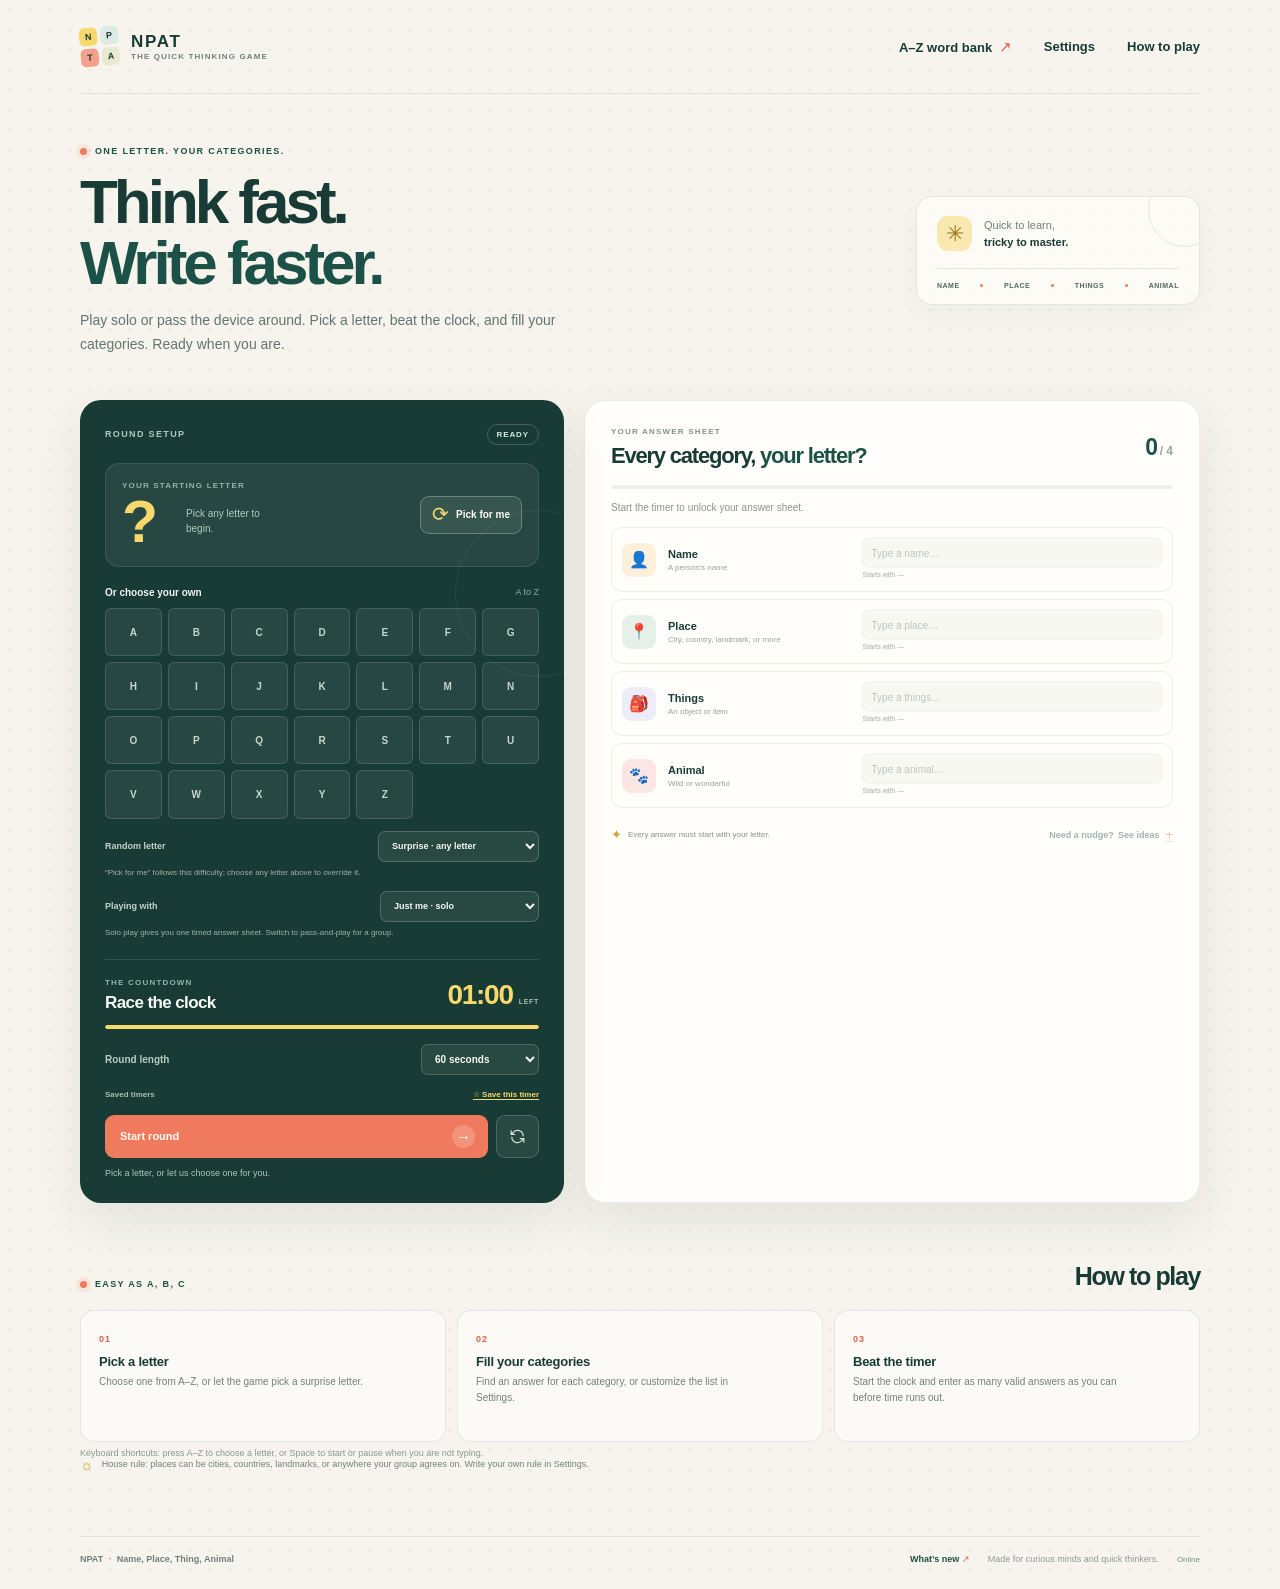
==== commit 3f468612: "Complete NPAT enhancement roadmap Co-authored-by: arena-agent <297053741+arena-agent@users.noreply.g" ====
--- a/index.html
+++ b/index.html
@@ -4,15 +4,21 @@
     <meta charset="UTF-8" />
     <meta name="viewport" content="width=device-width, initial-scale=1" />
     <meta name="theme-color" content="#f6f4ed" />
+    <meta name="apple-mobile-web-app-capable" content="yes" />
+    <link rel="manifest" href="manifest.webmanifest" />
+    <link rel="icon" href="icons/npat-icon.svg" type="image/svg+xml" />
+    <link rel="apple-touch-icon" href="icons/npat-icon-192.png" />
     <meta
       name="description"
-      content="Play Name, Place, Things, Animal: pick a letter, set a timer, and race to fill all four categories."
+      content="Play NPAT solo or pass-and-play: choose a letter, customize your categories, and race the timer."
     />
     <title>NPAT — Name, Place, Things, Animal</title>
     <link rel="stylesheet" href="styles.css" />
+    <script src="pwa.js" defer></script>
     <script src="app.js" defer></script>
   </head>
   <body>
+    <a class="skip-link" href="#game">Skip to the game</a>
     <div class="page-shell">
       <header class="site-header">
         <a class="brand" href="#top" aria-label="NPAT home">
@@ -29,6 +35,8 @@
           <button class="nav-button" id="open-word-bank" type="button">
             A–Z word bank <span aria-hidden="true">↗</span>
           </button>
+          <button class="nav-button" id="open-settings" type="button">Settings</button>
+          <button class="nav-button install-button" type="button" data-install-app hidden>Install</button>
           <a class="nav-link" href="#how-to-play">How to play</a>
         </nav>
       </header>
@@ -36,10 +44,10 @@
       <main id="top">
         <section class="hero" aria-labelledby="page-title">
           <div class="hero-copy">
-            <p class="eyebrow"><span class="eyebrow-dot"></span> FOUR CATEGORIES. ONE LETTER.</p>
+            <p class="eyebrow"><span class="eyebrow-dot"></span> ONE LETTER. YOUR CATEGORIES.</p>
             <h1 id="page-title">Think fast.<br /><span>Write faster.</span></h1>
             <p class="hero-description">
-              Pick a starting letter, beat the clock, and find a word for every category.
+              Play solo or pass the device around. Pick a letter, beat the clock, and fill your categories.
               Ready when you are.
             </p>
           </div>
@@ -54,7 +62,7 @@
           </div>
         </section>
 
-        <section class="game-layout" aria-label="Name, Place, Things, Animal game">
+        <section class="game-layout" id="game" tabindex="-1" aria-label="NPAT word game">
           <section class="setup-panel" aria-labelledby="setup-heading">
             <div class="panel-topline">
               <p class="panel-kicker" id="setup-heading">ROUND SETUP</p>
@@ -80,6 +88,23 @@
               <span class="picker-hint">A to Z</span>
             </div>
             <div class="letter-grid" id="letter-grid" role="group" aria-label="Choose a starting letter"></div>
+            <div class="round-choice-row">
+              <label for="letter-mode">Random letter</label>
+              <select id="letter-mode" aria-describedby="letter-mode-help">
+                <option value="surprise">Surprise · any letter</option>
+                <option value="easy">Easy · familiar letters</option>
+                <option value="tricky">Tricky · challenge letters</option>
+              </select>
+            </div>
+            <p class="choice-help" id="letter-mode-help">“Pick for me” follows this difficulty; choose any letter above to override it.</p>
+            <div class="play-mode-row">
+              <label for="game-mode">Playing with</label>
+              <select id="game-mode" aria-describedby="mode-note">
+                <option value="solo">Just me · solo</option>
+                <option value="group">A group · pass-and-play</option>
+              </select>
+            </div>
+            <p class="choice-help" id="mode-note" role="status" aria-live="polite">One timed answer sheet for you.</p>
 
             <div class="setup-divider"></div>
 
@@ -94,6 +119,7 @@
               </div>
             </div>
             <div class="timer-track" aria-hidden="true"><span id="timer-track-fill"></span></div>
+            <span class="sr-only" id="timer-announcement" aria-live="polite" aria-atomic="true"></span>
 
             <div class="timer-settings">
               <label for="duration-select">Round length</label>
@@ -112,6 +138,13 @@
                 </label>
               </div>
             </div>
+            <div class="favorite-duration-wrap">
+              <div class="favorite-duration-head">
+                <span>Saved timers</span>
+                <button class="text-action" id="save-duration" type="button" aria-pressed="false">☆ Save this timer</button>
+              </div>
+              <div class="favorite-duration-list" id="favorite-durations" aria-label="Saved timer lengths"></div>
+            </div>
 
             <div class="timer-actions">
               <button class="start-button" id="play-toggle" type="button">
@@ -125,70 +158,28 @@
             <p class="game-status" id="game-status" role="status" aria-live="polite">
               Pick a letter, or let us choose one for you.
             </p>
+            <p class="house-rule-note" id="house-rule-note" hidden></p>
           </section>
 
           <section class="answer-panel" aria-labelledby="answers-heading">
             <div class="answer-header">
               <div>
                 <p class="light-kicker">YOUR ANSWER SHEET</p>
-                <h2 id="answers-heading">All four, <span id="sheet-letter">your letter?</span></h2>
+                <h2 id="answers-heading">Every category, <span id="sheet-letter">your letter?</span></h2>
+                <p class="turn-indicator" id="turn-indicator" hidden></p>
               </div>
               <div class="answer-score" aria-label="Valid answers">
-                <strong id="answer-count">0</strong><span>/ 4</span>
-              </div>
-            </div>
-
-            <div class="answer-progress" aria-hidden="true"><span id="answer-progress-fill"></span></div>
+                <strong id="answer-count">0</strong><span>/ <span id="answer-total">4</span></span>
+              </div>
+            </div>
+
+            <div class="answer-progress" role="progressbar" aria-label="Valid answers" aria-valuemin="0" aria-valuemax="4" aria-valuenow="0">
+              <span id="answer-progress-fill"></span>
+            </div>
             <p class="answer-intro" id="answer-intro">Start the timer to unlock your answer sheet.</p>
 
-            <form class="answer-form" id="answer-form" autocomplete="off">
-              <div class="answer-row" data-category="name">
-                <span class="category-icon icon-name" aria-hidden="true">👤</span>
-                <div class="category-copy">
-                  <label for="answer-name">Name</label>
-                  <span>A person's name</span>
-                </div>
-                <div class="answer-input-wrap">
-                  <input id="answer-name" name="name" type="text" placeholder="Type a name…" disabled spellcheck="false" />
-                  <span class="input-feedback" id="feedback-name">Starts with —</span>
-                </div>
-              </div>
-
-              <div class="answer-row" data-category="place">
-                <span class="category-icon icon-place" aria-hidden="true">📍</span>
-                <div class="category-copy">
-                  <label for="answer-place">Place</label>
-                  <span>City, country, or more</span>
-                </div>
-                <div class="answer-input-wrap">
-                  <input id="answer-place" name="place" type="text" placeholder="Type a place…" disabled spellcheck="false" />
-                  <span class="input-feedback" id="feedback-place">Starts with —</span>
-                </div>
-              </div>
-
-              <div class="answer-row" data-category="thing">
-                <span class="category-icon icon-thing" aria-hidden="true">🎒</span>
-                <div class="category-copy">
-                  <label for="answer-thing">Things</label>
-                  <span>An object or item</span>
-                </div>
-                <div class="answer-input-wrap">
-                  <input id="answer-thing" name="thing" type="text" placeholder="Type a thing…" disabled spellcheck="false" />
-                  <span class="input-feedback" id="feedback-thing">Starts with —</span>
-                </div>
-              </div>
-
-              <div class="answer-row" data-category="animal">
-                <span class="category-icon icon-animal" aria-hidden="true">🐾</span>
-                <div class="category-copy">
-                  <label for="answer-animal">Animal</label>
-                  <span>Wild or wonderful</span>
-                </div>
-                <div class="answer-input-wrap">
-                  <input id="answer-animal" name="animal" type="text" placeholder="Type an animal…" disabled spellcheck="false" />
-                  <span class="input-feedback" id="feedback-animal">Starts with —</span>
-                </div>
-              </div>
+            <form class="answer-form" id="answer-form" autocomplete="off" aria-label="Round answers">
+              <div id="answer-rows"></div>
             </form>
 
             <div class="answer-footer">
@@ -214,8 +205,8 @@
             </article>
             <article class="how-step">
               <span class="step-number">02</span>
-              <h3>Fill the four boxes</h3>
-              <p>Think of a name, place, thing, and animal that all start with it.</p>
+              <h3>Fill your categories</h3>
+              <p>Find an answer for each category, or customize the list in Settings.</p>
             </article>
             <article class="how-step">
               <span class="step-number">03</span>
@@ -223,18 +214,129 @@
               <p>Start the clock and enter as many valid answers as you can before time runs out.</p>
             </article>
           </div>
-          <p class="house-rule"><span aria-hidden="true">☼</span> House rule: places can be cities, countries, landmarks, or anywhere your group agrees on.</p>
+          <p class="house-rule"><span aria-hidden="true">☼</span> House rule: places can be cities, countries, landmarks, or anywhere your group agrees on. Write your own rule in Settings.</p>
+          <p class="keyboard-hint">Keyboard shortcuts: press A–Z to choose a letter, or Space to start or pause when you are not typing.</p>
         </section>
       </main>
 
       <footer class="site-footer">
         <a class="footer-brand" href="#top">NPAT <span>·</span> Name, Place, Thing, Animal</a>
         <div class="footer-links">
-          <a href="future-enhancements.html">Future ideas <span aria-hidden="true">↗</span></a>
+          <a href="future-enhancements.html">What’s new <span aria-hidden="true">↗</span></a>
           <span>Made for curious minds and quick thinkers.</span>
+          <span class="connection-status" data-connection-status aria-live="polite">Online</span>
         </div>
       </footer>
     </div>
+
+    <dialog class="app-dialog" id="settings-dialog" aria-labelledby="settings-title">
+      <div class="dialog-inner">
+        <div class="dialog-header">
+          <div>
+            <p class="light-kicker">MAKE IT YOURS</p>
+            <h2 id="settings-title">Your game,<br /><span>your rules.</span></h2>
+            <p class="dialog-description">Settings and saved ideas stay on this device.</p>
+          </div>
+          <button class="dialog-close" id="close-settings" type="button" aria-label="Close settings">×</button>
+        </div>
+
+        <form id="settings-form" class="settings-content">
+          <div class="settings-grid">
+            <section class="settings-section" aria-labelledby="category-settings-title">
+              <div class="settings-section-heading">
+                <div>
+                  <p class="light-kicker">CUSTOM CATEGORIES</p>
+                  <h3 id="category-settings-title">What counts?</h3>
+                </div>
+                <span class="settings-count" id="category-count" aria-live="polite">4 / 8</span>
+              </div>
+              <p class="settings-help">Rename, add, or remove categories. Keep at least one, with up to eight per round.</p>
+              <div class="editor-list" id="category-editor"></div>
+              <button class="secondary-action" id="add-category" type="button">＋ Add a category</button>
+            </section>
+
+            <section class="settings-section" aria-labelledby="team-settings-title" id="team-settings">
+              <div class="settings-section-heading">
+                <div>
+                  <p class="light-kicker">PASS-AND-PLAY</p>
+                  <h3 id="team-settings-title">Name your teams</h3>
+                </div>
+                <span class="settings-count" id="team-count" aria-live="polite">2 / 6</span>
+              </div>
+              <p class="settings-help">Everyone gets the same letter and timer, one team at a time. Pass this device between turns.</p>
+              <div class="editor-list" id="team-editor"></div>
+              <button class="secondary-action" id="add-team" type="button">＋ Add a team</button>
+            </section>
+
+            <section class="settings-section" aria-labelledby="house-rules-title">
+              <div class="settings-section-heading">
+                <div>
+                  <p class="light-kicker">HOUSE RULES</p>
+                  <h3 id="house-rules-title">Set the ground rules</h3>
+                </div>
+              </div>
+              <label class="settings-help" for="house-rules">Add any local rules or scoring notes for your group.</label>
+              <textarea id="house-rules" maxlength="300" rows="3" placeholder="For example: landmarks count as places."></textarea>
+            </section>
+
+            <section class="settings-section" aria-labelledby="saved-ideas-title">
+              <div class="settings-section-heading">
+                <div>
+                  <p class="light-kicker">YOUR COLLECTION</p>
+                  <h3 id="saved-ideas-title">Saved word ideas</h3>
+                </div>
+                <span class="settings-count" id="saved-ideas-count" aria-live="polite">0</span>
+              </div>
+              <div class="saved-ideas-list" id="saved-ideas-list"></div>
+            </section>
+
+            <section class="settings-section room-section" aria-labelledby="room-settings-title">
+              <div class="settings-section-heading">
+                <div>
+                  <p class="light-kicker">ROOM INVITE</p>
+                  <h3 id="room-settings-title">Share this setup</h3>
+                </div>
+              </div>
+              <p class="settings-help">Share your letter, difficulty, timer, categories, teams, and house rules as a setup code. It opens that setup on another device; live answers are not synced.</p>
+              <div class="room-actions">
+                <button class="secondary-action" id="create-room-code" type="button">Create room code</button>
+                <button class="text-action" id="copy-room-link" type="button" disabled>Copy invite link</button>
+              </div>
+              <label class="sr-only" for="room-code-output">Room code and invite link</label>
+              <textarea id="room-code-output" rows="2" readonly placeholder="Your shareable code will appear here."></textarea>
+              <div class="join-room-row">
+                <label class="sr-only" for="join-room-code">Paste a room code or invite link</label>
+                <input id="join-room-code" type="text" placeholder="Paste a room code or invite link" autocomplete="off" />
+                <button class="secondary-action" id="join-room" type="button">Use code</button>
+              </div>
+              <p class="room-message" id="room-message" role="status" aria-live="polite"></p>
+            </section>
+          </div>
+
+          <div class="dialog-actions">
+            <button class="settings-cancel" id="cancel-settings" type="button">Cancel</button>
+            <button class="save-settings" type="submit">Save settings</button>
+          </div>
+        </form>
+      </div>
+    </dialog>
+
+    <dialog class="app-dialog scoreboard-dialog" id="scoreboard-dialog" aria-labelledby="scoreboard-title">
+      <div class="dialog-inner">
+        <div class="dialog-header">
+          <div>
+            <p class="light-kicker">PASS-AND-PLAY RESULTS</p>
+            <h2 id="scoreboard-title">The scoreboard<br /><span>is in.</span></h2>
+            <p class="dialog-description" id="scoreboard-subtitle">One point at a time—great thinking, everyone.</p>
+          </div>
+          <button class="dialog-close" id="close-scoreboard" type="button" aria-label="Close scoreboard">×</button>
+        </div>
+        <div class="scoreboard-body" id="scoreboard-body" aria-live="polite"></div>
+        <div class="dialog-actions">
+          <button class="save-settings" id="next-group-round" type="button">Next group round</button>
+        </div>
+      </div>
+    </dialog>
 
     <dialog class="word-bank-dialog" id="word-bank-dialog" aria-labelledby="word-bank-title">
       <div class="dialog-inner">
@@ -242,7 +344,7 @@
           <div>
             <p class="light-kicker">THE A–Z WORD BANK</p>
             <h2 id="word-bank-title">A little help,<br /><span>by letter.</span></h2>
-            <p class="dialog-description">Tap a letter to browse one sample for every category.</p>
+            <p class="dialog-description">Tap a letter for a fresh idea in every category. Examples shuffle each time you browse.</p>
           </div>
           <button class="dialog-close" id="close-word-bank" type="button" aria-label="Close word bank">×</button>
         </div>
@@ -259,8 +361,21 @@
           <div class="bank-content">
             <div class="bank-content-heading">
               <p class="light-kicker">STARTING WITH <strong id="bank-heading-letter">A</strong></p>
-              <p>Sample answers to get you thinking.</p>
-            </div>
+              <p>Fresh examples—browse again for a different set.</p>
+            </div>
+            <label class="bank-region-control" for="bank-region">
+              Explore names and places by region
+              <select id="bank-region">
+                <option value="worldwide">Worldwide mix</option>
+                <option value="Asia">Asia</option>
+                <option value="Africa">Africa</option>
+                <option value="Europe">Europe</option>
+                <option value="North America">North America</option>
+                <option value="South America">South America</option>
+                <option value="Oceania">Oceania</option>
+              </select>
+            </label>
+            <p class="region-help" id="region-help">Regional name/place examples appear when there are several; otherwise the worldwide set is used.</p>
             <div class="bank-samples" id="bank-samples"></div>
             <button class="use-bank-letter" id="use-bank-letter" type="button">
               Use <span id="use-bank-letter-label">A</span> for my round <span aria-hidden="true">→</span>
--- a/styles.css
+++ b/styles.css
@@ -59,7 +59,8 @@
 button:focus-visible,
 a:focus-visible,
 input:focus-visible,
-select:focus-visible {
+select:focus-visible,
+textarea:focus-visible {
   outline: 3px solid rgba(240, 122, 93, 0.55);
   outline-offset: 3px;
 }
@@ -2178,3 +2179,678 @@
     transition-duration: 0.01ms !important;
   }
 }
+
+/* Roadmap features: saved settings, room setup, custom play, and accessibility. */
+.skip-link,
+.sr-only {
+  position: absolute;
+  width: 1px;
+  height: 1px;
+  padding: 0;
+  overflow: hidden;
+  clip: rect(0, 0, 0, 0);
+  white-space: nowrap;
+  clip-path: inset(50%);
+  border: 0;
+}
+
+.skip-link:focus {
+  position: fixed;
+  z-index: 1000;
+  top: 12px;
+  left: 12px;
+  width: auto;
+  height: auto;
+  padding: 10px 14px;
+  overflow: visible;
+  clip: auto;
+  clip-path: none;
+  border-radius: 8px;
+  background: var(--ink);
+  color: white;
+  font-size: 12px;
+  font-weight: 800;
+  white-space: normal;
+}
+
+[hidden] {
+  display: none !important;
+}
+
+.round-choice-row,
+.play-mode-row {
+  display: flex;
+  align-items: center;
+  justify-content: space-between;
+  gap: 10px;
+  margin-top: 12px;
+}
+
+.round-choice-row label,
+.play-mode-row label {
+  color: #c3d2c8;
+  font-size: 9px;
+  font-weight: 700;
+}
+
+.round-choice-row select,
+.play-mode-row select {
+  max-width: 62%;
+  min-height: 31px;
+  padding: 0 25px 0 9px;
+  border: 1px solid rgba(237, 245, 238, 0.2);
+  border-radius: 7px;
+  background: #274941;
+  color: #f5f8f2;
+  font-size: 9px;
+  font-weight: 700;
+}
+
+.round-choice-row select option,
+.play-mode-row select option {
+  background: #fffefa;
+  color: var(--ink);
+}
+
+.choice-help {
+  margin: 5px 0 0;
+  color: #9db3a7;
+  font-size: 8px;
+  line-height: 1.5;
+}
+
+.favorite-duration-wrap {
+  margin-top: 12px;
+}
+
+.favorite-duration-head {
+  display: flex;
+  align-items: center;
+  justify-content: space-between;
+  gap: 9px;
+  color: #a9c0b4;
+  font-size: 8px;
+  font-weight: 700;
+}
+
+.text-action {
+  padding: 3px 0;
+  border: 0;
+  background: transparent;
+  color: var(--sun);
+  cursor: pointer;
+  font-size: 8px;
+  font-weight: 800;
+  text-decoration: underline;
+  text-underline-offset: 2px;
+}
+
+.text-action:disabled {
+  cursor: not-allowed;
+  opacity: 0.45;
+}
+
+.favorite-duration-list {
+  display: flex;
+  flex-wrap: wrap;
+  gap: 5px;
+  margin-top: 6px;
+}
+
+.favorite-duration-chip {
+  padding: 4px 8px;
+  border: 1px solid rgba(237, 245, 238, 0.18);
+  border-radius: 20px;
+  background: rgba(245, 250, 242, 0.07);
+  color: #d8e7dc;
+  cursor: pointer;
+  font-size: 8px;
+  font-weight: 700;
+}
+
+.favorite-duration-chip:hover:not(:disabled) {
+  border-color: var(--sun);
+  color: var(--sun);
+}
+
+.favorite-duration-chip:disabled {
+  cursor: not-allowed;
+  opacity: 0.45;
+}
+
+.house-rule-note {
+  margin: 8px 0 0;
+  padding: 8px 10px;
+  border-left: 2px solid var(--sun);
+  border-radius: 0 6px 6px 0;
+  background: rgba(246, 216, 107, 0.08);
+  color: #e0e8df;
+  font-size: 9px;
+  line-height: 1.5;
+}
+
+.turn-indicator {
+  margin: 5px 0 0;
+  color: #8a9c91;
+  font-size: 9px;
+  font-weight: 700;
+}
+
+#answer-rows {
+  display: flex;
+  flex-direction: column;
+  gap: 7px;
+}
+
+.icon-custom {
+  background: #f2eaf8;
+}
+
+.idea-chip {
+  position: relative;
+  padding-right: 31px;
+}
+
+.save-idea-button {
+  display: grid;
+  width: 25px;
+  height: 25px;
+  flex: 0 0 25px;
+  place-items: center;
+  border: 1px solid transparent;
+  border-radius: 50%;
+  background: transparent;
+  color: #9c7b28;
+  cursor: pointer;
+  font-size: 17px;
+  line-height: 1;
+}
+
+.idea-chip .save-idea-button {
+  position: absolute;
+  top: 50%;
+  right: 4px;
+  transform: translateY(-50%);
+}
+
+.save-idea-button:hover {
+  border-color: #e8d8a3;
+  background: #fff9e6;
+}
+
+.bank-sample-row .bank-sample-copy {
+  flex: 1;
+  min-width: 0;
+}
+
+.bank-region-control {
+  display: flex;
+  align-items: center;
+  justify-content: space-between;
+  gap: 8px;
+  margin: 6px 0 0;
+  color: #64746b;
+  font-size: 9px;
+  font-weight: 700;
+}
+
+.bank-region-control select {
+  max-width: 55%;
+  min-height: 30px;
+  padding: 0 26px 0 8px;
+  border: 1px solid #e5e9e1;
+  border-radius: 7px;
+  background: #fffefa;
+  color: var(--ink);
+  font-size: 9px;
+}
+
+.region-help {
+  margin: 5px 0 10px;
+  color: #8b9890;
+  font-size: 8px;
+  line-height: 1.5;
+}
+
+.app-dialog {
+  width: min(850px, calc(100% - 28px));
+  max-width: none;
+  max-height: min(90vh, 820px);
+  padding: 0;
+  overflow: auto;
+  border: 1px solid rgba(24, 59, 53, 0.1);
+  border-radius: 20px;
+  background: var(--white);
+  color: var(--ink);
+  box-shadow: 0 28px 90px rgba(20, 42, 35, 0.28);
+}
+
+.app-dialog::backdrop {
+  background: rgba(16, 36, 31, 0.66);
+  backdrop-filter: blur(3px);
+}
+
+.settings-content {
+  padding-top: 19px;
+}
+
+.settings-grid {
+  display: grid;
+  grid-template-columns: repeat(2, minmax(0, 1fr));
+  gap: 12px;
+}
+
+.settings-section {
+  min-width: 0;
+  padding: 15px;
+  border: 1px solid #e9ece4;
+  border-radius: 12px;
+  background: #fffefa;
+}
+
+.settings-section-heading {
+  display: flex;
+  align-items: center;
+  justify-content: space-between;
+  gap: 10px;
+}
+
+.settings-section-heading h3 {
+  margin: 5px 0 0;
+  font-family: 'Manrope', 'Segoe UI', sans-serif;
+  font-size: 15px;
+  font-weight: 800;
+  letter-spacing: -0.04em;
+}
+
+.settings-count {
+  color: #71857a;
+  font-size: 9px;
+  font-weight: 800;
+}
+
+.settings-help {
+  display: block;
+  margin: 9px 0;
+  color: #7c8981;
+  font-size: 9px;
+  line-height: 1.55;
+}
+
+.editor-list {
+  display: flex;
+  flex-direction: column;
+  gap: 6px;
+}
+
+.editor-row {
+  display: flex;
+  align-items: center;
+  gap: 6px;
+}
+
+.editor-row input,
+.settings-section textarea,
+.room-section textarea,
+.join-room-row input {
+  width: 100%;
+  min-width: 0;
+  border: 1px solid #e5e9e1;
+  border-radius: 7px;
+  background: #fff;
+  color: var(--ink);
+  font-size: 10px;
+}
+
+.editor-row input,
+.join-room-row input {
+  height: 34px;
+  padding: 0 9px;
+}
+
+.settings-section textarea,
+.room-section textarea {
+  display: block;
+  min-height: 68px;
+  padding: 9px;
+  resize: vertical;
+  line-height: 1.5;
+}
+
+.remove-editor-row {
+  display: grid;
+  width: 30px;
+  height: 30px;
+  flex: 0 0 30px;
+  place-items: center;
+  border: 1px solid #eee3df;
+  border-radius: 7px;
+  background: #fff8f5;
+  color: #bd634d;
+  cursor: pointer;
+  font-size: 19px;
+  line-height: 1;
+}
+
+.remove-editor-row:disabled {
+  cursor: not-allowed;
+  opacity: 0.4;
+}
+
+.secondary-action,
+.save-settings,
+.settings-cancel {
+  min-height: 35px;
+  padding: 0 11px;
+  border: 1px solid #dfe7de;
+  border-radius: 7px;
+  background: #f5f8f2;
+  color: var(--green);
+  cursor: pointer;
+  font-size: 9px;
+  font-weight: 800;
+}
+
+.secondary-action:hover:not(:disabled),
+.settings-cancel:hover {
+  border-color: #a9c1b0;
+  background: #edf3ec;
+}
+
+.secondary-action:disabled {
+  cursor: not-allowed;
+  opacity: 0.45;
+}
+
+.settings-section > .secondary-action {
+  margin-top: 8px;
+}
+
+.room-section {
+  grid-column: 1 / -1;
+}
+
+.room-actions,
+.join-room-row {
+  display: flex;
+  align-items: center;
+  gap: 8px;
+  margin: 8px 0;
+}
+
+.room-section textarea {
+  min-height: 51px;
+  overflow-wrap: anywhere;
+  font-family: ui-monospace, SFMono-Regular, Consolas, monospace;
+  font-size: 8px;
+}
+
+.join-room-row input {
+  flex: 1;
+}
+
+.room-message {
+  min-height: 14px;
+  margin: 6px 0 0;
+  color: #587b67;
+  font-size: 9px;
+  line-height: 1.5;
+}
+
+.dialog-actions {
+  display: flex;
+  justify-content: flex-end;
+  gap: 8px;
+  margin-top: 14px;
+  padding-top: 12px;
+  border-top: 1px solid var(--line);
+}
+
+.save-settings {
+  border-color: var(--coral);
+  background: var(--coral);
+  color: white;
+}
+
+.save-settings:hover {
+  border-color: var(--coral-dark);
+  background: var(--coral-dark);
+}
+
+.scoreboard-body {
+  padding-top: 15px;
+}
+
+.scoreboard-standings,
+.score-team-card {
+  padding: 13px;
+  border: 1px solid #e8ebe3;
+  border-radius: 11px;
+  background: #fffefa;
+}
+
+.scoreboard-standings h3,
+.score-team-heading h3 {
+  margin: 0;
+  font-family: 'Manrope', 'Segoe UI', sans-serif;
+  font-size: 13px;
+  font-weight: 800;
+}
+
+.scoreboard-standings table {
+  width: 100%;
+  margin-top: 8px;
+  border-collapse: collapse;
+  font-size: 9px;
+  text-align: left;
+}
+
+.scoreboard-standings th,
+.scoreboard-standings td {
+  padding: 7px 5px;
+  border-top: 1px solid #eff0ea;
+}
+
+.scoreboard-standings th {
+  font-weight: 700;
+}
+
+.score-total,
+.score-team-heading strong {
+  color: var(--green);
+  font-weight: 800;
+}
+
+.scoreboard-details {
+  display: grid;
+  grid-template-columns: repeat(2, minmax(0, 1fr));
+  gap: 9px;
+  margin-top: 10px;
+}
+
+.score-team-heading {
+  display: flex;
+  align-items: center;
+  justify-content: space-between;
+  gap: 10px;
+}
+
+.score-team-heading strong {
+  font-size: 10px;
+}
+
+.score-team-card ul {
+  display: grid;
+  gap: 7px;
+  margin: 10px 0 0;
+  padding: 0;
+  list-style: none;
+}
+
+.score-team-card li {
+  display: grid;
+  grid-template-columns: minmax(50px, 0.55fr) minmax(0, 1fr);
+  gap: 2px 6px;
+  padding-top: 6px;
+  border-top: 1px solid #eff0ea;
+}
+
+.score-category {
+  color: #849189;
+  font-size: 8px;
+  font-weight: 700;
+}
+
+.score-answer {
+  overflow-wrap: anywhere;
+  color: var(--ink);
+  font-size: 9px;
+  font-weight: 700;
+}
+
+.score-answer.is-unique {
+  color: #247056;
+}
+
+.score-note {
+  grid-column: 2;
+  color: #8b9890;
+  font-size: 7px;
+}
+
+.score-note.is-unique {
+  color: #357758;
+  font-weight: 800;
+}
+
+.saved-ideas-list {
+  display: grid;
+  max-height: 220px;
+  gap: 5px;
+  overflow: auto;
+}
+
+.empty-saved-ideas {
+  margin: 0;
+  color: #8b9890;
+  font-size: 9px;
+  line-height: 1.5;
+}
+
+.saved-idea-row {
+  display: flex;
+  align-items: center;
+  justify-content: space-between;
+  gap: 8px;
+  padding: 7px 8px;
+  border-radius: 7px;
+  background: #f4f6f0;
+}
+
+.saved-idea-row > div {
+  display: grid;
+  gap: 2px;
+  min-width: 0;
+}
+
+.saved-idea-row strong {
+  overflow: hidden;
+  font-size: 9px;
+  text-overflow: ellipsis;
+  white-space: nowrap;
+}
+
+.saved-idea-row span {
+  color: #85938a;
+  font-size: 7px;
+}
+
+.saved-idea-remove {
+  flex: 0 0 auto;
+  border: 0;
+  background: transparent;
+  color: #aa5b48;
+  cursor: pointer;
+  font-size: 8px;
+  font-weight: 700;
+  text-decoration: underline;
+}
+
+.connection-status {
+  color: #7e8c82;
+  font-size: 8px;
+}
+
+.connection-status.is-offline {
+  color: #c25f48;
+  font-weight: 800;
+}
+
+.roadmap-status {
+  display: inline-flex;
+  align-items: center;
+  gap: 5px;
+  color: #2d735b;
+  font-size: 7px;
+  font-weight: 800;
+  letter-spacing: 0.08em;
+}
+
+.roadmap-status::before {
+  width: 6px;
+  height: 6px;
+  border-radius: 50%;
+  background: #49a36e;
+  content: '';
+}
+
+@media (max-width: 680px) {
+  .settings-grid,
+  .scoreboard-details {
+    grid-template-columns: 1fr;
+  }
+
+  .room-section {
+    grid-column: auto;
+  }
+
+  .site-nav {
+    flex-wrap: wrap;
+    justify-content: flex-end;
+    gap: 8px 12px;
+  }
+}
+
+@media (max-width: 460px) {
+  .settings-section {
+    padding: 12px;
+  }
+
+  .room-actions,
+  .join-room-row {
+    align-items: stretch;
+    flex-direction: column;
+  }
+
+  .room-actions .secondary-action,
+  .room-actions .text-action,
+  .join-room-row .secondary-action {
+    width: 100%;
+  }
+
+  .answer-row {
+    grid-template-columns: 30px minmax(65px, 0.7fr) minmax(0, 1.3fr);
+  }
+}
+
+.keyboard-hint {
+  margin: -26px 0 30px;
+  color: #8b9890;
+  font-size: 9px;
+  line-height: 1.5;
+}
+
+[tabindex='-1']:focus {
+  outline: 2px solid rgba(240, 122, 93, 0.55);
+  outline-offset: 5px;
+}
